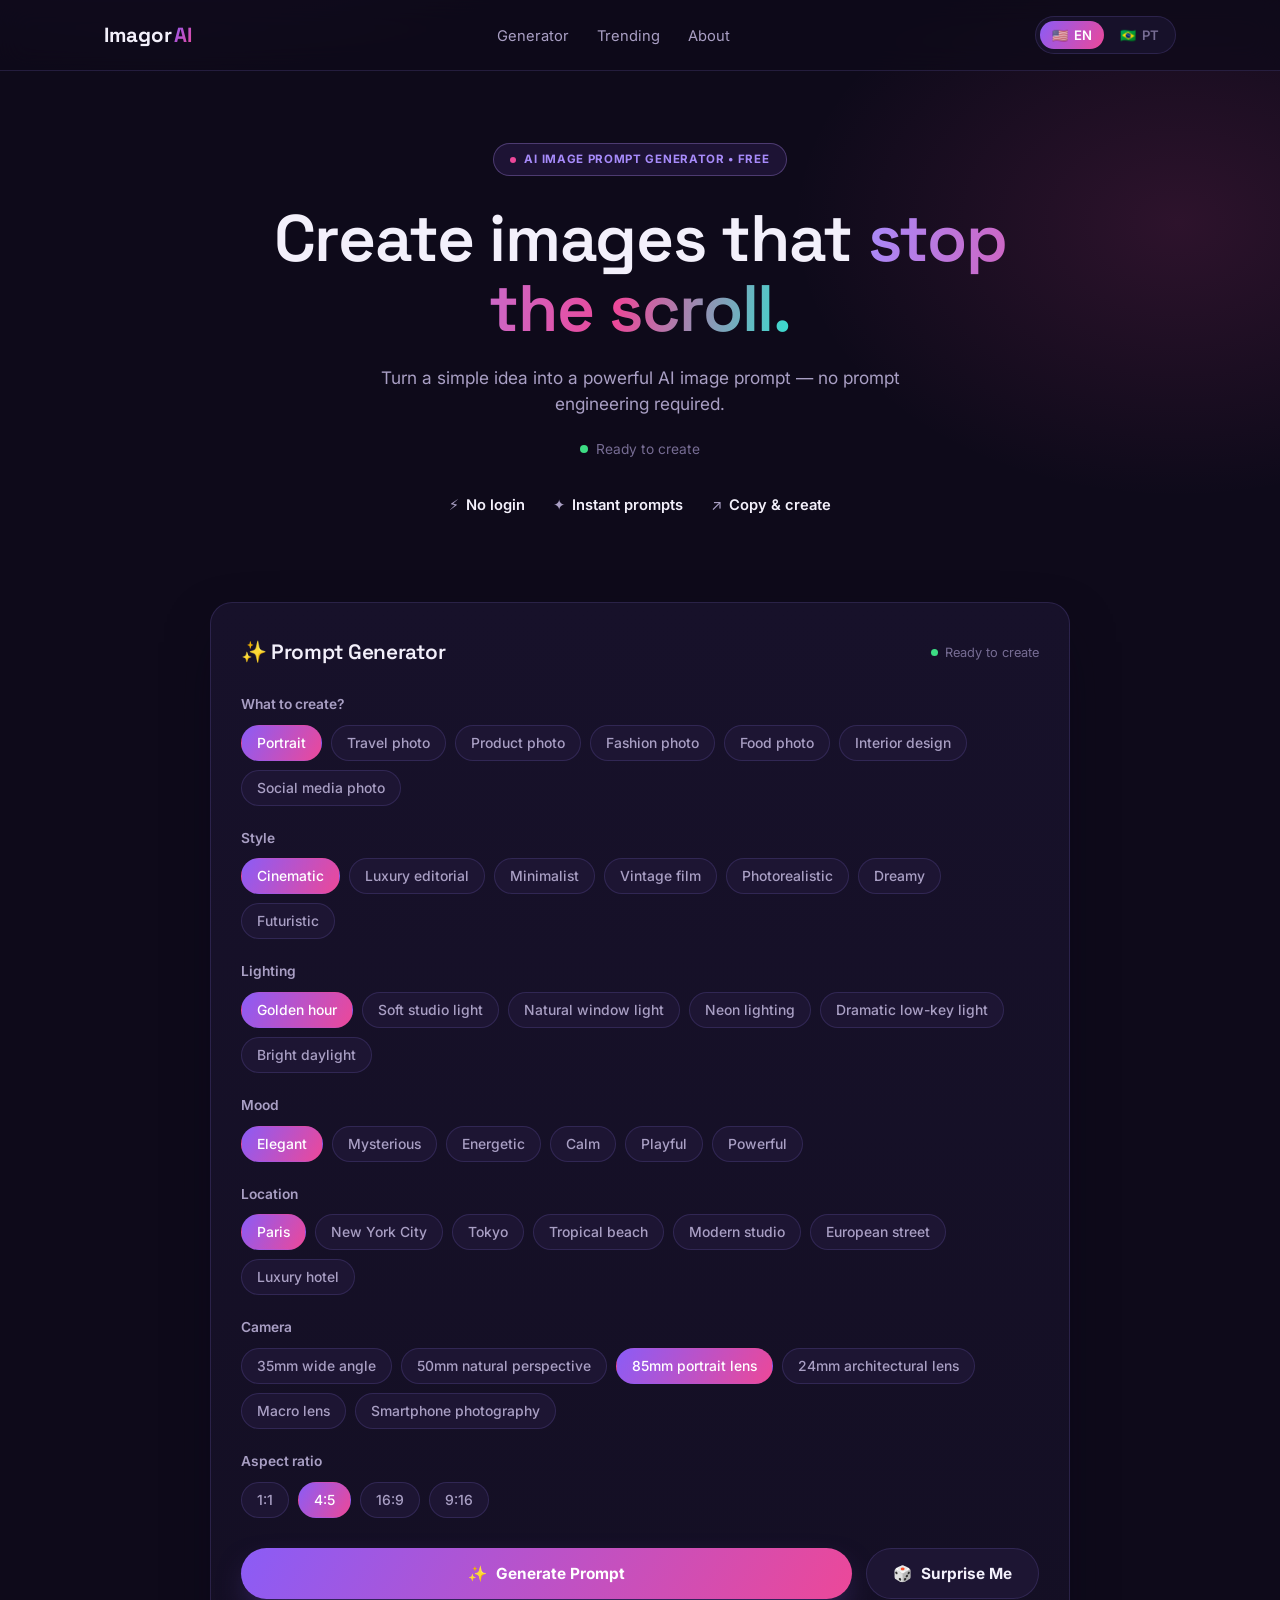
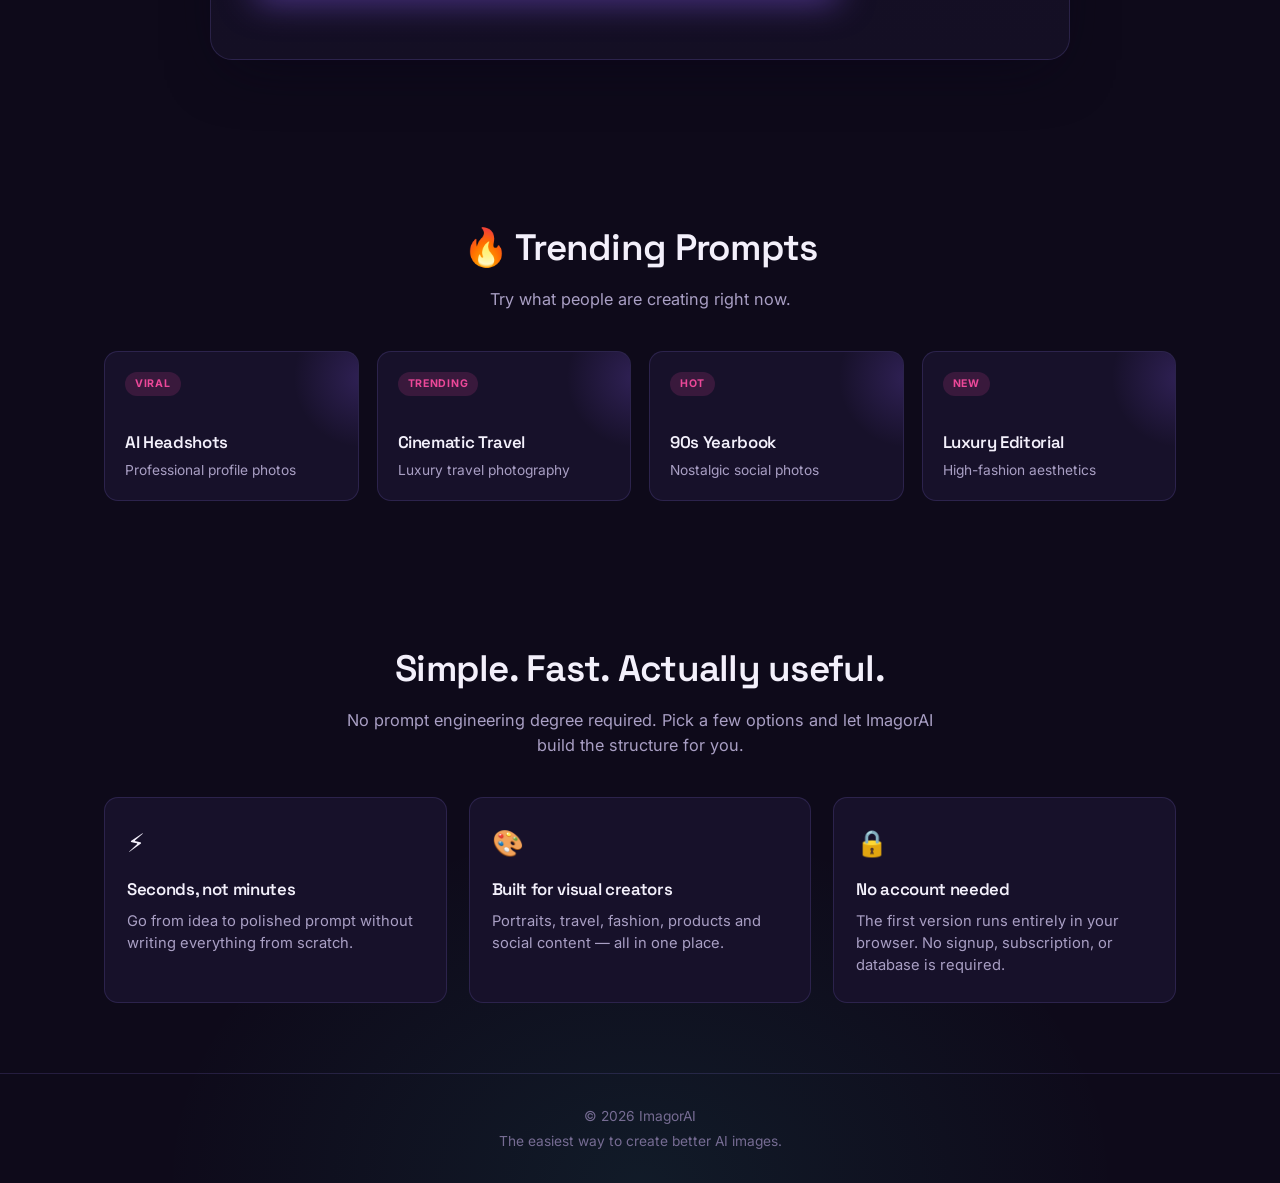
==== index.html @ 85c7b865 "Update index.html" ====
<!DOCTYPE html>
<html lang="en">
<head>
<meta charset="UTF-8">
<meta name="viewport" content="width=device-width, initial-scale=1.0">
<title id="doc-title">ImagorAI — Free AI Image Prompt Generator</title>
<meta id="doc-desc" name="description" content="Turn a simple idea into a powerful AI image prompt in seconds. No login, no prompt engineering — free bilingual AI image prompt generator.">
<link rel="preconnect" href="https://fonts.googleapis.com">
<link rel="preconnect" href="https://fonts.gstatic.com" crossorigin>
<link href="https://fonts.googleapis.com/css2?family=Space+Grotesk:wght@500;600;700&family=Inter:wght@400;500;600;700&display=swap" rel="stylesheet">
<style>
  :root{
    --bg: #0e0a1a;
    --bg-soft: #140f24;
    --surface: #17112a;
    --surface-2: #1d1533;
    --border: rgba(157, 130, 255, 0.16);
    --border-strong: rgba(190, 150, 255, 0.3);
    --text: #f3f0fb;
    --text-dim: #a99fc4;
    --text-faint: #766c93;
    --violet: #8b5cf6;
    --violet-2: #a78bfa;
    --pink: #ec4899;
    --cyan: #35e0d0;
    --green: #3ddc84;
    --grad-brand: linear-gradient(120deg, var(--violet) 0%, var(--pink) 100%);
    --grad-glow: radial-gradient(circle, rgba(139,92,246,0.35), transparent 70%);
    --radius-lg: 22px;
    --radius-md: 14px;
    --radius-sm: 10px;
    --shadow-card: 0 20px 60px -20px rgba(10, 6, 24, 0.7);
    --maxw: 1120px;
  }

  *{box-sizing:border-box; margin:0; padding:0;}
  html{scroll-behavior:smooth;}
  body{
    background:
      radial-gradient(900px 500px at 12% -8%, rgba(139,92,246,0.20), transparent 60%),
      radial-gradient(700px 500px at 92% 8%, rgba(236,72,153,0.14), transparent 55%),
      radial-gradient(800px 600px at 50% 100%, rgba(53,224,208,0.08), transparent 60%),
      var(--bg);
    color: var(--text);
    font-family: 'Inter', system-ui, sans-serif;
    line-height: 1.5;
    -webkit-font-smoothing: antialiased;
    min-height: 100vh;
  }
  h1, h2, h3, .display{
    font-family: 'Space Grotesk', 'Inter', sans-serif;
    letter-spacing: -0.02em;
    font-weight: 600;
  }
  img, svg{display:block; max-width:100%;}
  button{font-family:inherit; cursor:pointer;}
  a{color:inherit;}
  .wrap{max-width: var(--maxw); margin: 0 auto; padding: 0 24px;}
  :focus-visible{outline: 2px solid var(--cyan); outline-offset: 3px; border-radius: 6px;}

  /* ---------- NAV ---------- */
  .nav{
    position: sticky; top:0; z-index: 40;
    backdrop-filter: blur(14px);
    background: rgba(14, 10, 26, 0.72);
    border-bottom: 1px solid var(--border);
  }
  .nav-inner{
    max-width: var(--maxw); margin: 0 auto; padding: 16px 24px;
    display:flex; align-items:center; justify-content:space-between; gap: 20px;
  }
  .logo{
    font-family:'Space Grotesk', sans-serif; font-size: 1.28rem; font-weight: 700;
    display:flex; align-items:center; gap:2px;
  }
  .logo .ai{background: var(--grad-brand); -webkit-background-clip:text; background-clip:text; color:transparent;}
  .nav-links{display:flex; align-items:center; gap: 28px; list-style:none;}
  .nav-links a{
    font-size: 0.92rem; color: var(--text-dim); text-decoration:none; transition: color .15s ease;
  }
  .nav-links a:hover{color: var(--text);}
  .nav-right{display:flex; align-items:center; gap: 18px;}
  .lang-switch{
    display:flex; align-items:center; gap:4px;
    background: var(--surface); border:1px solid var(--border);
    border-radius: 999px; padding: 4px;
  }
  .lang-switch button{
    border:none; background:transparent; color: var(--text-faint);
    font-size:0.82rem; font-weight:600; padding: 6px 12px; border-radius:999px;
    transition: all .15s ease; display:flex; align-items:center; gap:6px;
  }
  .lang-switch button.active{background: var(--grad-brand); color:#fff;}
  .nav-cta-mobile{display:none;}

  /* ---------- HERO ---------- */
  .hero{padding: 72px 0 40px; text-align:center;}
  .badge{
    display:inline-flex; align-items:center; gap:8px;
    font-size: 0.72rem; font-weight:700; letter-spacing: 0.06em; text-transform:uppercase;
    color: var(--violet-2);
    background: rgba(139,92,246,0.12);
    border: 1px solid var(--border-strong);
    padding: 7px 16px; border-radius: 999px; margin-bottom: 28px;
  }
  .badge .dot{width:6px; height:6px; border-radius:50%; background: var(--pink);}
  .hero h1{
    font-size: clamp(2.3rem, 5.4vw, 4.1rem);
    line-height: 1.06;
    max-width: 780px; margin: 0 auto;
  }
  .hero h1 .grad{
    background: linear-gradient(100deg, var(--violet-2), var(--pink) 60%, var(--cyan));
    -webkit-background-clip:text; background-clip:text; color:transparent;
  }
  .hero p.sub{
    max-width: 560px; margin: 22px auto 0; color: var(--text-dim);
    font-size: 1.08rem;
  }
  .status-line{
    margin-top: 22px; display:flex; justify-content:center; align-items:center; gap:8px;
    font-size: 0.86rem; color: var(--text-faint);
  }
  .status-line .pulse{
    width:8px; height:8px; border-radius:50%; background: var(--green);
    box-shadow: 0 0 0 0 rgba(61,220,132,.6);
    animation: pulse 2.2s infinite;
  }
  @keyframes pulse{
    0%{box-shadow: 0 0 0 0 rgba(61,220,132,.55);}
    70%{box-shadow: 0 0 0 9px rgba(61,220,132,0);}
    100%{box-shadow: 0 0 0 0 rgba(61,220,132,0);}
  }
  .benefits{
    margin-top: 34px; display:flex; justify-content:center; flex-wrap:wrap; gap: 12px 28px;
  }
  .benefits span{font-size:0.92rem; color: var(--text-dim); display:flex; align-items:center; gap:7px;}
  .benefits b{color: var(--text); font-weight: 600;}

  /* ---------- GENERATOR ---------- */
  .generator-section{padding: 46px 0 90px;}
  .gen-card{
    max-width: 860px; margin: 0 auto;
    background: linear-gradient(180deg, var(--surface), var(--bg-soft));
    border: 1px solid var(--border);
    border-radius: var(--radius-lg);
    padding: 34px 30px 32px;
    box-shadow: var(--shadow-card);
    position: relative;
    overflow: hidden;
  }
  .gen-card::before{
    content:''; position:absolute; inset:-2px;
    background: conic-gradient(from 180deg, rgba(139,92,246,0.5), rgba(236,72,153,0.35), rgba(53,224,208,0.3), rgba(139,92,246,0.5));
    z-index:-1; border-radius: inherit; opacity: .5; filter: blur(22px);
  }
  .gen-head{
    display:flex; align-items:center; justify-content:space-between; margin-bottom: 26px; flex-wrap:wrap; gap: 10px;
  }
  .gen-head h2{font-size: 1.3rem;}
  .gen-status{
    font-size: 0.8rem; color: var(--text-faint); display:flex; align-items:center; gap:7px;
  }
  .gen-status .pulse{width:7px; height:7px; border-radius:50%; background: var(--green);}

  .field{margin-bottom: 22px;}
  .field:last-of-type{margin-bottom: 0;}
  .field-label{
    display:block; font-size: 0.86rem; font-weight: 600; color: var(--text-dim); margin-bottom: 10px;
  }
  .chip-row{display:flex; flex-wrap:wrap; gap: 9px;}
  .chip{
    border: 1px solid var(--border);
    background: var(--surface-2);
    color: var(--text-dim);
    padding: 9px 15px;
    border-radius: 999px;
    font-size: 0.87rem;
    font-weight: 500;
    transition: all .15s ease;
    white-space: nowrap;
  }
  .chip:hover{border-color: var(--border-strong); color: var(--text);}
  .chip.selected{
    background: var(--grad-brand);
    color: #fff;
    border-color: transparent;
  }

  .gen-actions{
    display:flex; gap: 14px; margin-top: 30px; flex-wrap:wrap;
  }
  .btn{
    border:none; border-radius: 999px; padding: 15px 26px;
    font-size: 0.96rem; font-weight: 700; display:inline-flex; align-items:center; gap:9px;
    transition: transform .15s ease, box-shadow .15s ease, filter .15s ease;
  }
  .btn-primary{
    background: var(--grad-brand); color:#fff; flex: 1 1 220px; justify-content:center;
    box-shadow: 0 14px 34px -12px rgba(139,92,246,0.55);
  }
  .btn-primary:hover{filter: brightness(1.08); transform: translateY(-1px);}
  .btn-secondary{
    background: var(--surface-2); color: var(--text); border: 1px solid var(--border);
  }
  .btn-secondary:hover{border-color: var(--border-strong);}

  .result{
    margin-top: 28px;
    opacity: 0; max-height: 0; overflow:hidden;
    transition: opacity .35s ease, max-height .45s ease;
  }
  .result.show{opacity:1; max-height: 600px;}
  .result-label{
    font-size: 0.74rem; font-weight:700; letter-spacing: 0.08em; text-transform:uppercase;
    color: var(--cyan); margin-bottom: 10px;
  }
  .result-box{
    background: #0b0817;
    border: 1px solid var(--border);
    border-radius: var(--radius-md);
    padding: 20px 22px;
    font-size: 0.98rem;
    color: var(--text);
    line-height: 1.65;
  }
  .copy-btn{
    margin-top: 14px;
    background: transparent; border: 1px solid var(--border-strong); color: var(--violet-2);
    padding: 11px 20px; border-radius: 999px; font-weight:600; font-size: 0.88rem;
    display:inline-flex; align-items:center; gap:8px; transition: all .15s ease;
  }
  .copy-btn:hover{background: rgba(139,92,246,0.12);}
  .copy-btn.copied{color: var(--green); border-color: rgba(61,220,132,0.5);}

  /* ---------- SECTIONS SHARED ---------- */
  section.block{padding: 70px 0;}
  .section-head{text-align:center; max-width: 620px; margin: 0 auto 40px;}
  .section-head h2{font-size: clamp(1.7rem, 3.4vw, 2.3rem);}
  .section-head p{color: var(--text-dim); margin-top: 12px; font-size: 1.02rem;}

  /* ---------- TRENDING ---------- */
  .trend-grid{
    display:grid; grid-template-columns: repeat(4, 1fr); gap: 18px;
  }
  .trend-card{
    background: var(--surface); border: 1px solid var(--border); border-radius: var(--radius-md);
    padding: 20px; position:relative; overflow:hidden; transition: border-color .2s ease, transform .2s ease;
    min-height: 150px; display:flex; flex-direction:column; justify-content:flex-end;
  }
  .trend-card::after{
    content:''; position:absolute; top:-30%; right:-30%; width: 140px; height:140px;
    background: var(--grad-glow); opacity:.6;
  }
  .trend-card:hover{border-color: var(--border-strong); transform: translateY(-3px);}
  .trend-tag{
    align-self:flex-start;
    font-size: 0.66rem; font-weight:700; letter-spacing:0.07em; text-transform:uppercase;
    padding: 4px 10px; border-radius: 999px; margin-bottom: auto;
    background: rgba(236,72,153,0.16); color: var(--pink);
  }
  .trend-card h3{font-size: 1.05rem; margin-top: 18px;}
  .trend-card p{font-size: 0.86rem; color: var(--text-dim); margin-top: 4px;}

  /* ---------- WHY ---------- */
  .feature-grid{display:grid; grid-template-columns: repeat(3, 1fr); gap: 22px;}
  .feature{
    background: var(--surface); border: 1px solid var(--border); border-radius: var(--radius-md);
    padding: 26px 22px;
  }
  .feature .icon{font-size: 1.6rem; margin-bottom: 14px;}
  .feature h3{font-size: 1.05rem; margin-bottom: 8px;}
  .feature p{color: var(--text-dim); font-size: 0.92rem;}

  /* ---------- FOOTER ---------- */
  footer{
    border-top: 1px solid var(--border);
    padding: 32px 0; text-align:center;
  }
  footer p{color: var(--text-faint); font-size: 0.86rem;}
  footer p.sub{margin-top: 4px;}

  /* ---------- RESPONSIVE ---------- */
  @media (max-width: 860px){
    .trend-grid{grid-template-columns: repeat(2, 1fr);}
    .feature-grid{grid-template-columns: 1fr;}
  }
  @media (max-width: 640px){
    .nav-links{display:none;}
    .hero{padding: 48px 0 28px;}
    .gen-card{padding: 26px 18px;}
    .trend-grid{grid-template-columns: 1fr 1fr; gap: 12px;}
    .btn-primary, .btn-secondary{flex: 1 1 100%;}
    .lang-switch button span.lbl{display:none;}
  }
</style>
</head>
<body>

<nav class="nav">
  <div class="nav-inner">
    <div class="logo">Imagor<span class="ai">AI</span></div>
    <ul class="nav-links">
      <li><a href="#generator" data-i18n="nav_generator">Generator</a></li>
      <li><a href="#trending" data-i18n="nav_trending">Trending</a></li>
      <li><a href="#about" data-i18n="nav_about">About</a></li>
    </ul>
    <div class="nav-right">
      <div class="lang-switch" role="group" aria-label="Language">
        <button type="button" data-lang="en" class="active">🇺🇸 <span class="lbl">EN</span></button>
        <button type="button" data-lang="pt">🇧🇷 <span class="lbl">PT</span></button>
      </div>
    </div>
  </div>
</nav>

<header class="hero">
  <div class="wrap">
    <span class="badge"><span class="dot"></span><span data-i18n="hero_badge">AI Image Prompt Generator • Free</span></span>
    <h1 data-i18n-html="hero_title">Create images that <span class="grad">stop the scroll.</span></h1>
    <p class="sub" data-i18n="hero_sub">Turn a simple idea into a powerful AI image prompt — no prompt engineering required.</p>
    <div class="status-line"><span class="pulse"></span><span data-i18n="hero_status">Ready to create</span></div>
    <div class="benefits">
      <span>⚡ <b data-i18n="benefit_1">No login</b></span>
      <span>✦ <b data-i18n="benefit_2">Instant prompts</b></span>
      <span>↗ <b data-i18n="benefit_3">Copy & create</b></span>
    </div>
  </div>
</header>

<section class="generator-section" id="generator">
  <div class="wrap">
    <div class="gen-card">
      <div class="gen-head">
        <h2>✨ <span data-i18n="gen_title">Prompt Generator</span></h2>
        <div class="gen-status"><span class="pulse"></span><span data-i18n="hero_status">Ready to create</span></div>
      </div>

      <div class="field">
        <span class="field-label" data-i18n="field_subject">What to create?</span>
        <div class="chip-row" data-field="subject"></div>
      </div>
      <div class="field">
        <span class="field-label" data-i18n="field_style">Style</span>
        <div class="chip-row" data-field="style"></div>
      </div>
      <div class="field">
        <span class="field-label" data-i18n="field_lighting">Lighting</span>
        <div class="chip-row" data-field="lighting"></div>
      </div>
      <div class="field">
        <span class="field-label" data-i18n="field_mood">Mood</span>
        <div class="chip-row" data-field="mood"></div>
      </div>
      <div class="field">
        <span class="field-label" data-i18n="field_location">Location</span>
        <div class="chip-row" data-field="location"></div>
      </div>
      <div class="field">
        <span class="field-label" data-i18n="field_camera">Camera</span>
        <div class="chip-row" data-field="camera"></div>
      </div>
      <div class="field">
        <span class="field-label" data-i18n="field_ratio">Aspect ratio</span>
        <div class="chip-row" data-field="ratio"></div>
      </div>

      <div class="gen-actions">
        <button class="btn btn-primary" id="generateBtn">✨ <span data-i18n="btn_generate">Generate Prompt</span></button>
        <button class="btn btn-secondary" id="surpriseBtn">🎲 <span data-i18n="btn_surprise">Surprise Me</span></button>
      </div>

      <div class="result" id="resultBlock">
        <div class="result-label" data-i18n="result_label">Your Prompt Is Ready</div>
        <div class="result-box" id="resultText"></div>
        <button class="copy-btn" id="copyBtn">📋 <span id="copyLabel" data-i18n="btn_copy">Copy Prompt</span></button>
      </div>
    </div>
  </div>
</section>

<section class="block" id="trending">
  <div class="wrap">
    <div class="section-head">
      <h2>🔥 <span data-i18n="trend_title">Trending Prompts</span></h2>
      <p data-i18n="trend_sub">Try what people are creating right now.</p>
    </div>
    <div class="trend-grid">
      <div class="trend-card">
        <span class="trend-tag" data-i18n="tag_viral">Viral</span>
        <h3 data-i18n="card1_title">AI Headshots</h3>
        <p data-i18n="card1_desc">Professional profile photos</p>
      </div>
      <div class="trend-card">
        <span class="trend-tag" data-i18n="tag_trending">Trending</span>
        <h3 data-i18n="card2_title">Cinematic Travel</h3>
        <p data-i18n="card2_desc">Luxury travel photography</p>
      </div>
      <div class="trend-card">
        <span class="trend-tag" data-i18n="tag_hot">Hot</span>
        <h3 data-i18n="card3_title">90s Yearbook</h3>
        <p data-i18n="card3_desc">Nostalgic social photos</p>
      </div>
      <div class="trend-card">
        <span class="trend-tag" data-i18n="tag_new">New</span>
        <h3 data-i18n="card4_title">Luxury Editorial</h3>
        <p data-i18n="card4_desc">High-fashion aesthetics</p>
      </div>
    </div>
  </div>
</section>

<section class="block" id="about">
  <div class="wrap">
    <div class="section-head">
      <h2 data-i18n="why_title">Simple. Fast. Actually useful.</h2>
      <p data-i18n="why_desc">No prompt engineering degree required. Pick a few options and let ImagorAI build the structure for you.</p>
    </div>
    <div class="feature-grid">
      <div class="feature">
        <div class="icon">⚡</div>
        <h3 data-i18n="feat1_title">Seconds, not minutes</h3>
        <p data-i18n="feat1_desc">Go from idea to polished prompt without writing everything from scratch.</p>
      </div>
      <div class="feature">
        <div class="icon">🎨</div>
        <h3 data-i18n="feat2_title">Built for visual creators</h3>
        <p data-i18n="feat2_desc">Portraits, travel, fashion, products and social content — all in one place.</p>
      </div>
      <div class="feature">
        <div class="icon">🔒</div>
        <h3 data-i18n="feat3_title">No account needed</h3>
        <p data-i18n="feat3_desc">The first version runs entirely in your browser. No signup, subscription, or database is required.</p>
      </div>
    </div>
  </div>
</section>

<footer>
  <div class="wrap">
    <p>© 2026 ImagorAI</p>
    <p class="sub" data-i18n="footer_tag">The easiest way to create better AI images.</p>
  </div>
</footer>

<script src="app.js"></script>
</body>
</html>
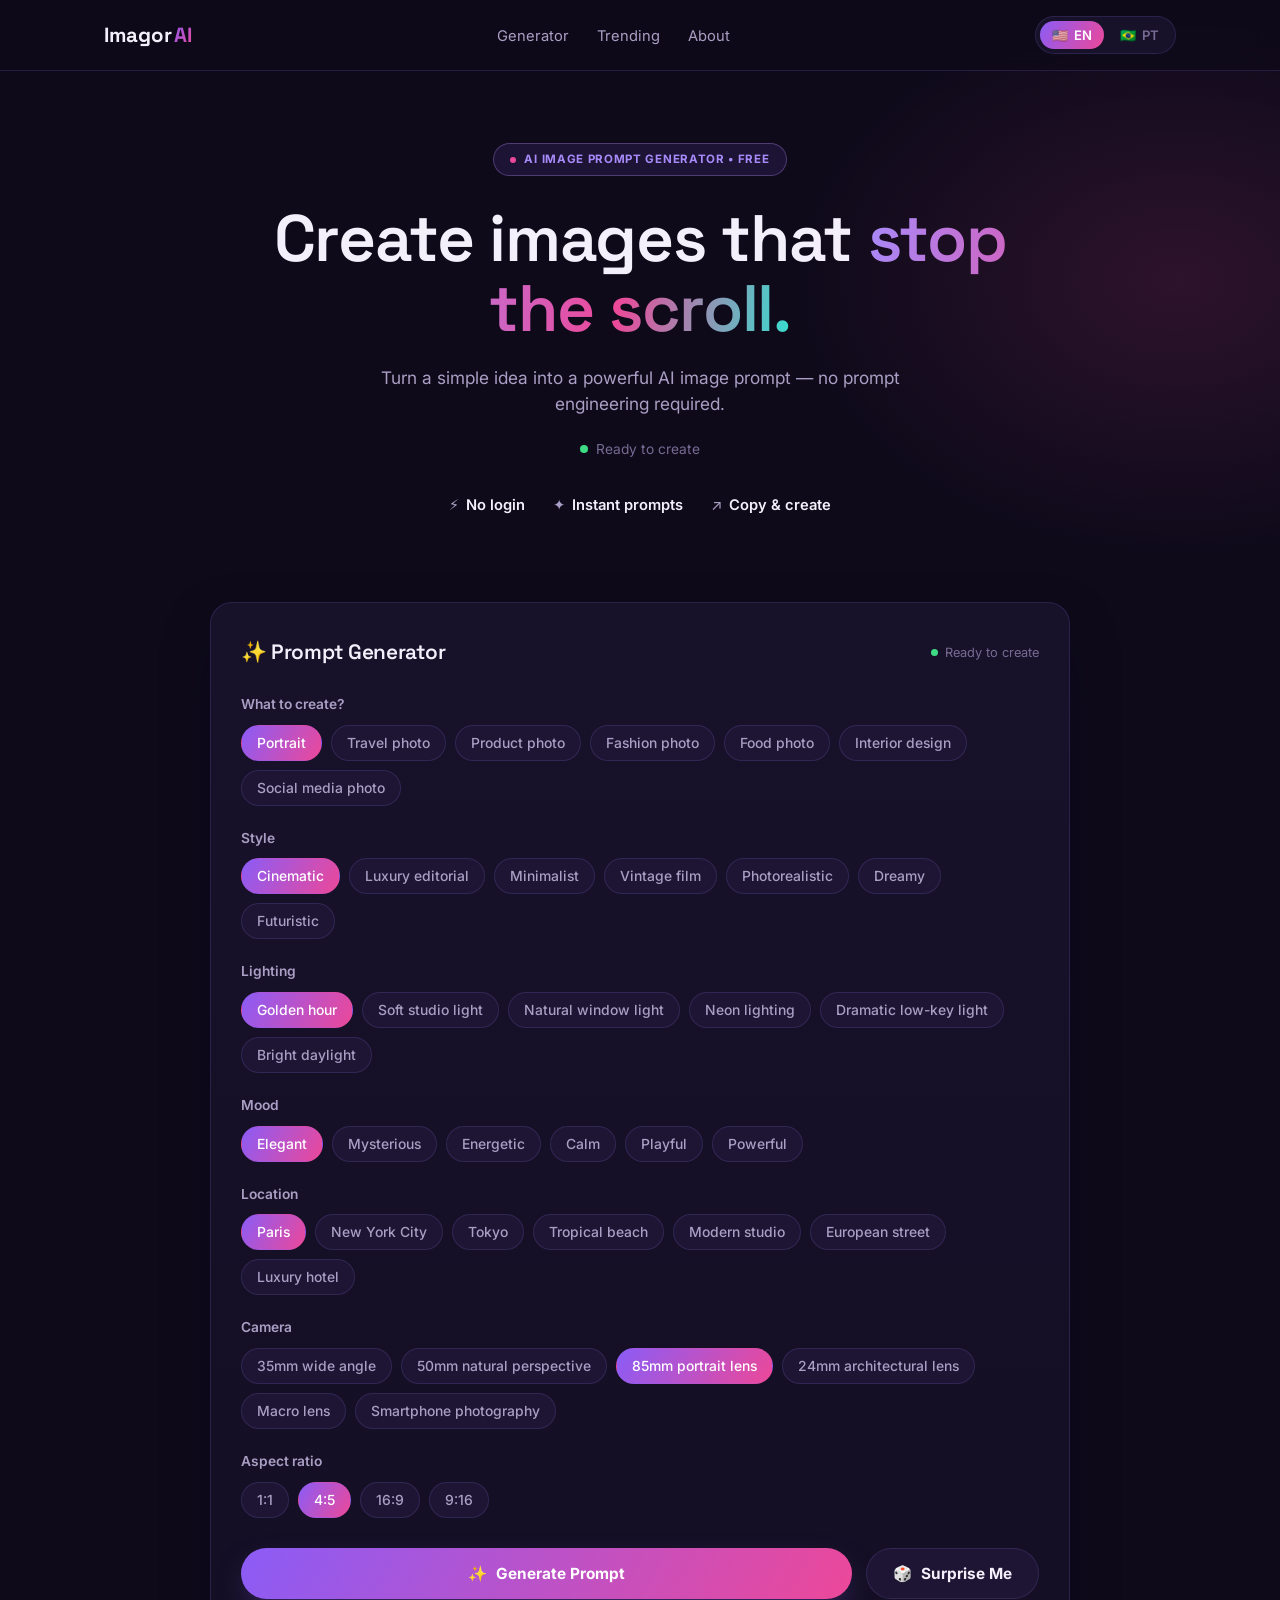
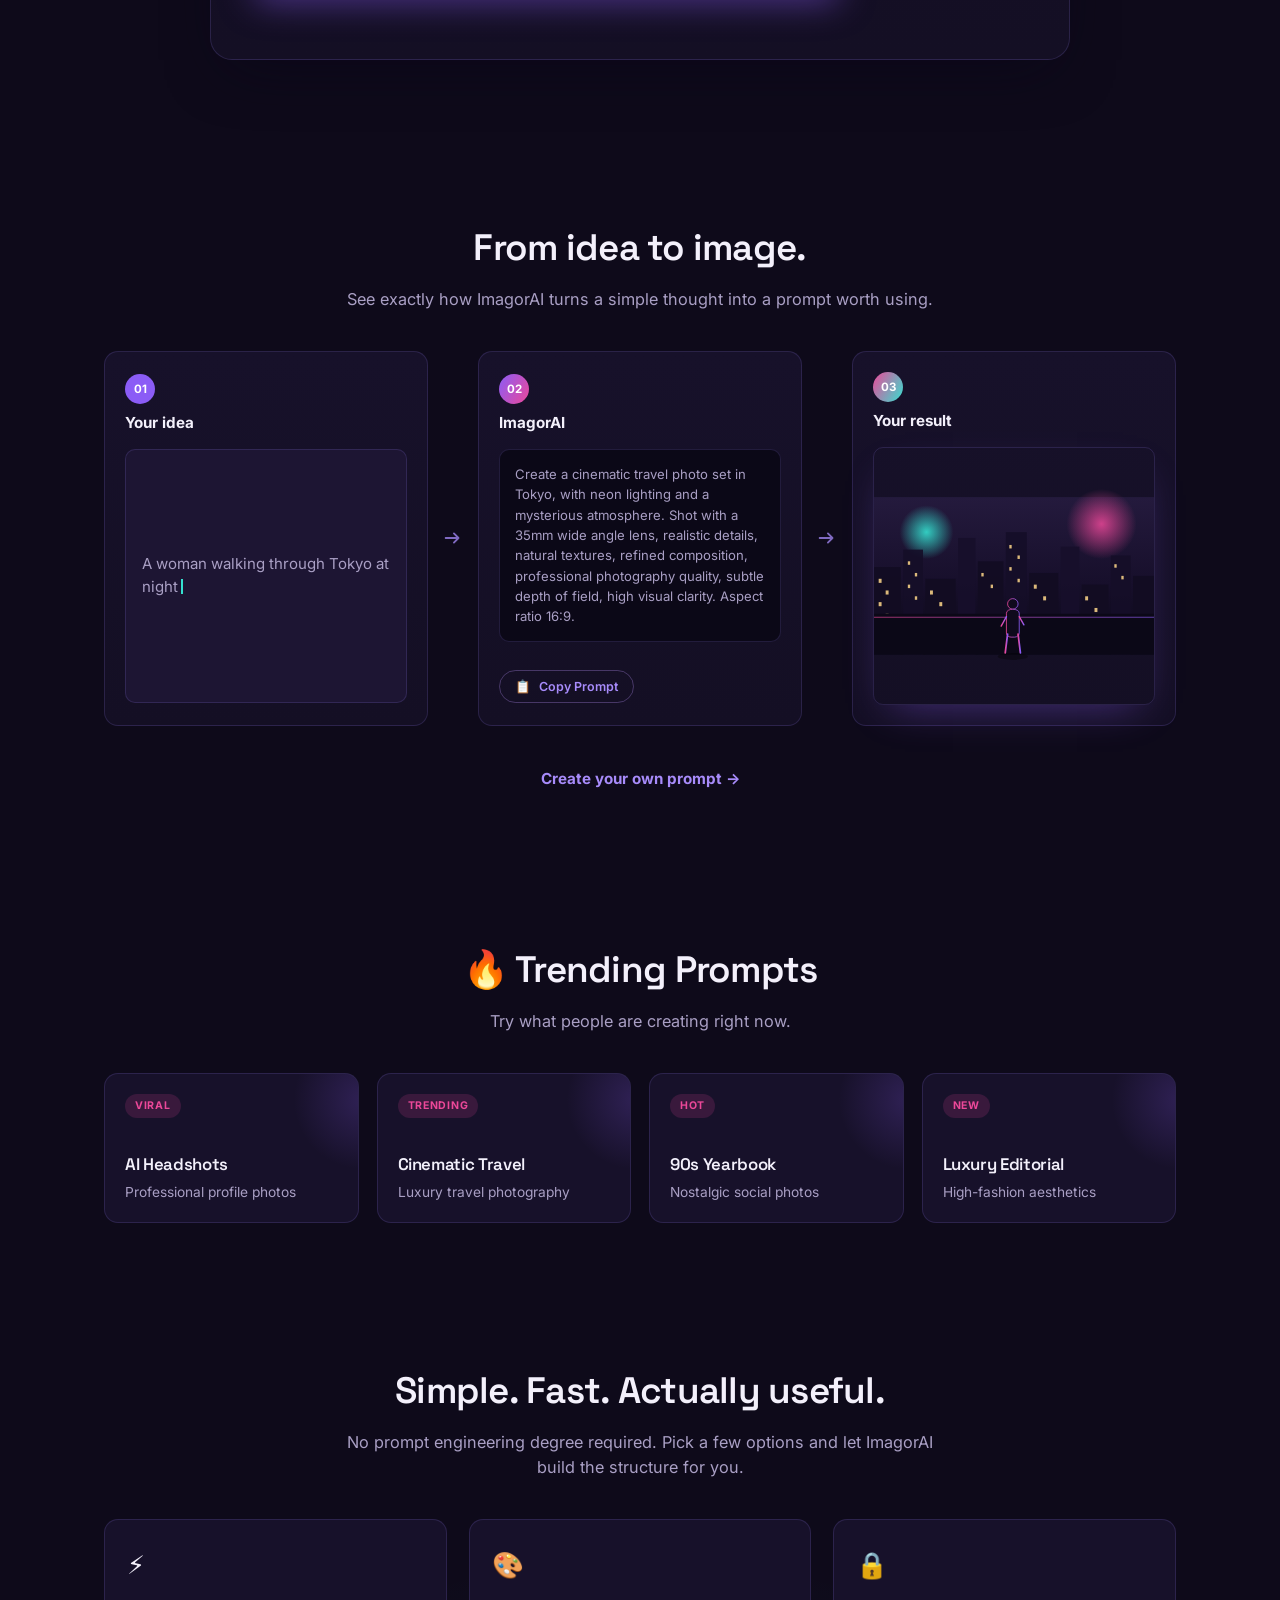
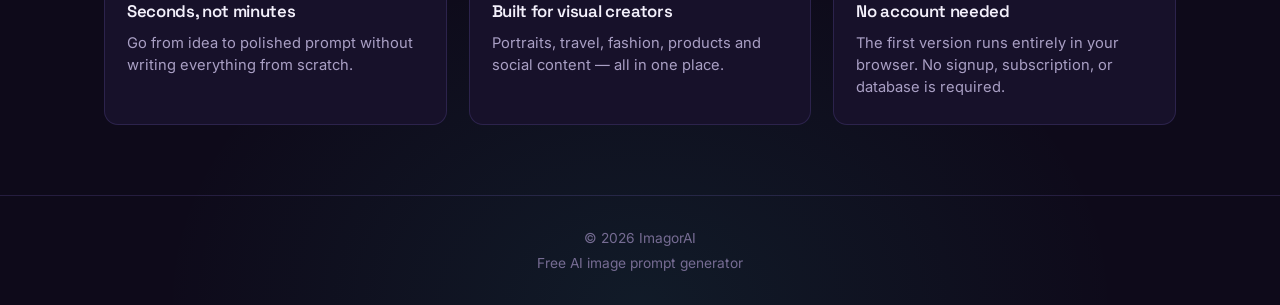
==== commit 80217cf5: "Add files via upload" ====
--- a/index.html
+++ b/index.html
@@ -239,6 +239,106 @@
   .section-head h2{font-size: clamp(1.7rem, 3.4vw, 2.3rem);}
   .section-head p{color: var(--text-dim); margin-top: 12px; font-size: 1.02rem;}
 
+  /* ---------- HOW IT WORKS ---------- */
+  .how-section{padding-top: 20px;}
+  .flow{
+    display:grid;
+    grid-template-columns: 1fr auto 1fr auto 1fr;
+    align-items:stretch;
+    gap: 14px;
+    margin-top: 8px;
+  }
+  .flow-arrow{
+    display:flex; align-items:center; justify-content:center;
+    color: var(--violet-2);
+    opacity: 0.75;
+  }
+  .flow-card{
+    background: linear-gradient(180deg, var(--surface), var(--bg-soft));
+    border: 1px solid var(--border);
+    border-radius: var(--radius-md);
+    padding: 22px 20px;
+    display:flex; flex-direction:column; gap: 14px;
+    position: relative;
+    opacity: 0; transform: translateY(20px);
+    transition: opacity .55s ease, transform .55s ease;
+  }
+  .flow-card.in-view{opacity:1; transform: translateY(0);}
+  .flow-num{
+    display:inline-flex; align-items:center; justify-content:center;
+    width: 30px; height: 30px; border-radius: 50%;
+    font-size: 0.72rem; font-weight:700;
+    color:#fff;
+  }
+  .flow-num.n1{background: var(--violet);}
+  .flow-num.n2{background: var(--grad-brand);}
+  .flow-num.n3{background: linear-gradient(120deg, var(--pink), var(--cyan));}
+  .flow-label{
+    font-size: 0.95rem; font-weight:700; color: var(--text);
+    margin-top: -6px;
+  }
+  .idea-box{
+    background: var(--surface-2);
+    border: 1px solid var(--border);
+    border-radius: var(--radius-sm);
+    padding: 16px 16px;
+    font-size: 0.94rem;
+    color: var(--text-dim);
+    flex: 1;
+    display:flex; align-items:center;
+  }
+  .idea-cursor-wrap{display:inline;}
+  .caret{
+    display:inline-block; width: 2px; height: 1em; margin-left: 3px;
+    background: var(--cyan); vertical-align: -0.15em;
+    animation: blink 1.1s step-end infinite;
+  }
+  @keyframes blink{ 50%{ opacity: 0; } }
+  .prompt-mini-box{
+    background: #0b0817;
+    border: 1px solid var(--border);
+    border-radius: var(--radius-sm);
+    padding: 14px 15px;
+    font-size: 0.82rem;
+    color: var(--text-dim);
+    line-height: 1.55;
+    flex: 1;
+  }
+  .copy-btn-sm{
+    align-self: flex-start;
+    padding: 8px 15px;
+    font-size: 0.78rem;
+  }
+  .result-card{padding: 20px;}
+  .result-image{
+    flex: 1; border-radius: var(--radius-sm); overflow:hidden;
+    border: 1px solid var(--border);
+    aspect-ratio: 16 / 9;
+    box-shadow: 0 16px 40px -18px rgba(139,92,246,0.45);
+  }
+  .result-image svg{width:100%; height:100%; display:block;}
+  .flow-cta-wrap{text-align:center; margin-top: 32px;}
+  .flow-cta{
+    display:inline-flex; align-items:center; gap:8px;
+    font-size: 0.95rem; font-weight:700;
+    color: var(--violet-2);
+    text-decoration:none;
+    padding: 10px 6px;
+    border-bottom: 1px solid transparent;
+    transition: border-color .15s ease, color .15s ease;
+  }
+  .flow-cta:hover{color: var(--text); border-color: var(--border-strong);}
+
+  @media (max-width: 760px){
+    .flow{grid-template-columns: 1fr;}
+    .flow-arrow{transform: rotate(90deg); margin: -4px 0;}
+  }
+
+  @media (prefers-reduced-motion: reduce){
+    .flow-card{transition: none; opacity:1; transform:none;}
+    .caret{animation: none;}
+  }
+
   /* ---------- TRENDING ---------- */
   .trend-grid{
     display:grid; grid-template-columns: repeat(4, 1fr); gap: 18px;
@@ -379,6 +479,112 @@
   </div>
 </section>
 
+<section class="block how-section" id="how-it-works">
+  <div class="wrap">
+    <div class="section-head">
+      <h2 data-i18n="how_title">From idea to image.</h2>
+      <p data-i18n="how_sub">See exactly how ImagorAI turns a simple thought into a prompt worth using.</p>
+    </div>
+
+    <div class="flow">
+      <div class="flow-card reveal" style="transition-delay:0ms">
+        <span class="flow-num n1">01</span>
+        <span class="flow-label" data-i18n="how_step1_label">Your idea</span>
+        <div class="idea-box">
+          <span class="idea-cursor-wrap"><span data-i18n="how_step1_example">A woman walking through Tokyo at night</span><span class="caret"></span></span>
+        </div>
+      </div>
+
+      <div class="flow-arrow" aria-hidden="true">
+        <svg viewBox="0 0 24 24" width="22" height="22"><path d="M4 12h14m0 0-5-5m5 5-5 5" fill="none" stroke="currentColor" stroke-width="2" stroke-linecap="round" stroke-linejoin="round"/></svg>
+      </div>
+
+      <div class="flow-card reveal" style="transition-delay:120ms">
+        <span class="flow-num n2">02</span>
+        <span class="flow-label" data-i18n="how_step2_label">ImagorAI</span>
+        <div class="prompt-mini-box" id="howPromptText" data-i18n="how_step2_prompt">Create a cinematic travel photo set in Tokyo, with neon lighting and a mysterious atmosphere. Shot with a 35mm wide angle lens, realistic details, natural textures, refined composition, professional photography quality, subtle depth of field, high visual clarity. Aspect ratio 16:9.</div>
+        <button class="copy-btn copy-btn-sm" id="howCopyBtn">📋 <span id="howCopyLabel" data-i18n="btn_copy">Copy Prompt</span></button>
+      </div>
+
+      <div class="flow-arrow" aria-hidden="true">
+        <svg viewBox="0 0 24 24" width="22" height="22"><path d="M4 12h14m0 0-5-5m5 5-5 5" fill="none" stroke="currentColor" stroke-width="2" stroke-linecap="round" stroke-linejoin="round"/></svg>
+      </div>
+
+      <div class="flow-card result-card reveal" style="transition-delay:240ms">
+        <span class="flow-num n3">03</span>
+        <span class="flow-label" data-i18n="how_step3_label">Your result</span>
+        <div class="result-image">
+          <svg viewBox="0 0 480 270" xmlns="http://www.w3.org/2000/svg" role="img" aria-label="Example AI-generated image of a woman walking through Tokyo at night">
+            <defs>
+              <linearGradient id="skyGrad" x1="0" y1="0" x2="0" y2="1">
+                <stop offset="0%" stop-color="#241a3d"/>
+                <stop offset="55%" stop-color="#170f2b"/>
+                <stop offset="100%" stop-color="#0b0817"/>
+              </linearGradient>
+              <linearGradient id="glowGrad" x1="0" y1="0" x2="1" y2="0">
+                <stop offset="0%" stop-color="#ec4899"/>
+                <stop offset="100%" stop-color="#8b5cf6"/>
+              </linearGradient>
+              <radialGradient id="signGlow" cx="50%" cy="50%" r="50%">
+                <stop offset="0%" stop-color="#35e0d0" stop-opacity="0.9"/>
+                <stop offset="100%" stop-color="#35e0d0" stop-opacity="0"/>
+              </radialGradient>
+              <radialGradient id="pinkGlow" cx="50%" cy="50%" r="50%">
+                <stop offset="0%" stop-color="#ec4899" stop-opacity="0.85"/>
+                <stop offset="100%" stop-color="#ec4899" stop-opacity="0"/>
+              </radialGradient>
+            </defs>
+            <rect width="480" height="270" fill="url(#skyGrad)"/>
+            <circle cx="390" cy="46" r="60" fill="url(#pinkGlow)"/>
+            <circle cx="90" cy="60" r="46" fill="url(#signGlow)"/>
+            <g opacity="0.9">
+              <rect x="0" y="120" width="46" height="150" fill="#120c22"/>
+              <rect x="50" y="90" width="34" height="180" fill="#150e28"/>
+              <rect x="88" y="140" width="52" height="130" fill="#120c22"/>
+              <rect x="144" y="70" width="30" height="200" fill="#170f2b"/>
+              <rect x="178" y="110" width="44" height="160" fill="#120c22"/>
+              <rect x="226" y="60" width="36" height="210" fill="#150e28"/>
+              <rect x="266" y="130" width="50" height="140" fill="#120c22"/>
+              <rect x="320" y="85" width="32" height="185" fill="#170f2b"/>
+              <rect x="356" y="150" width="46" height="120" fill="#120c22"/>
+              <rect x="406" y="100" width="34" height="170" fill="#150e28"/>
+              <rect x="444" y="135" width="36" height="135" fill="#120c22"/>
+            </g>
+            <g fill="#ffd88a" opacity="0.85">
+              <rect x="8" y="140" width="5" height="7"/><rect x="20" y="160" width="5" height="7"/>
+              <rect x="8" y="180" width="5" height="7"/><rect x="20" y="200" width="5" height="7"/>
+              <rect x="58" y="110" width="4" height="6"/><rect x="70" y="130" width="4" height="6"/>
+              <rect x="58" y="150" width="4" height="6"/><rect x="70" y="170" width="4" height="6"/>
+              <rect x="96" y="160" width="5" height="7"/><rect x="112" y="180" width="5" height="7"/>
+              <rect x="184" y="130" width="4" height="6"/><rect x="200" y="150" width="4" height="6"/>
+              <rect x="232" y="82" width="4" height="6"/><rect x="246" y="100" width="4" height="6"/>
+              <rect x="232" y="120" width="4" height="6"/><rect x="246" y="140" width="4" height="6"/>
+              <rect x="274" y="150" width="5" height="7"/><rect x="290" y="170" width="5" height="7"/>
+              <rect x="362" y="170" width="5" height="7"/><rect x="378" y="190" width="5" height="7"/>
+              <rect x="412" y="115" width="4" height="6"/><rect x="424" y="135" width="4" height="6"/>
+            </g>
+            <rect x="0" y="200" width="480" height="70" fill="#0b0817"/>
+            <rect x="0" y="205" width="480" height="2" fill="url(#glowGrad)" opacity="0.55"/>
+            <g transform="translate(238,175)">
+              <ellipse cx="0" cy="98" rx="26" ry="6" fill="#000" opacity="0.35"/>
+              <circle cx="0" cy="8" r="9" fill="#0f0a1d" stroke="url(#glowGrad)" stroke-width="1.4"/>
+              <path d="M-11 24c0-9 22-9 22 0v34c0 4-4 7-8 7h-6c-4 0-8-3-8-7z" fill="#0f0a1d" stroke="url(#glowGrad)" stroke-width="1.4"/>
+              <path d="M-9 60 -13 92" stroke="url(#glowGrad)" stroke-width="3" stroke-linecap="round"/>
+              <path d="M9 60 13 92" stroke="url(#glowGrad)" stroke-width="3" stroke-linecap="round"/>
+              <path d="M-11 30 -20 46" stroke="url(#glowGrad)" stroke-width="2.4" stroke-linecap="round"/>
+              <path d="M11 30 19 44" stroke="url(#glowGrad)" stroke-width="2.4" stroke-linecap="round"/>
+            </g>
+          </svg>
+        </div>
+      </div>
+    </div>
+
+    <div class="flow-cta-wrap">
+      <a href="#generator" class="flow-cta" data-i18n="how_cta">Create your own prompt →</a>
+    </div>
+  </div>
+</section>
+
 <section class="block" id="trending">
   <div class="wrap">
     <div class="section-head">
@@ -439,7 +645,7 @@
 <footer>
   <div class="wrap">
     <p>© 2026 ImagorAI</p>
-    <p class="sub" data-i18n="footer_tag">The easiest way to create better AI images.</p>
+    <p class="sub" data-i18n="footer_tag">Free AI image prompt generator</p>
   </div>
 </footer>
 
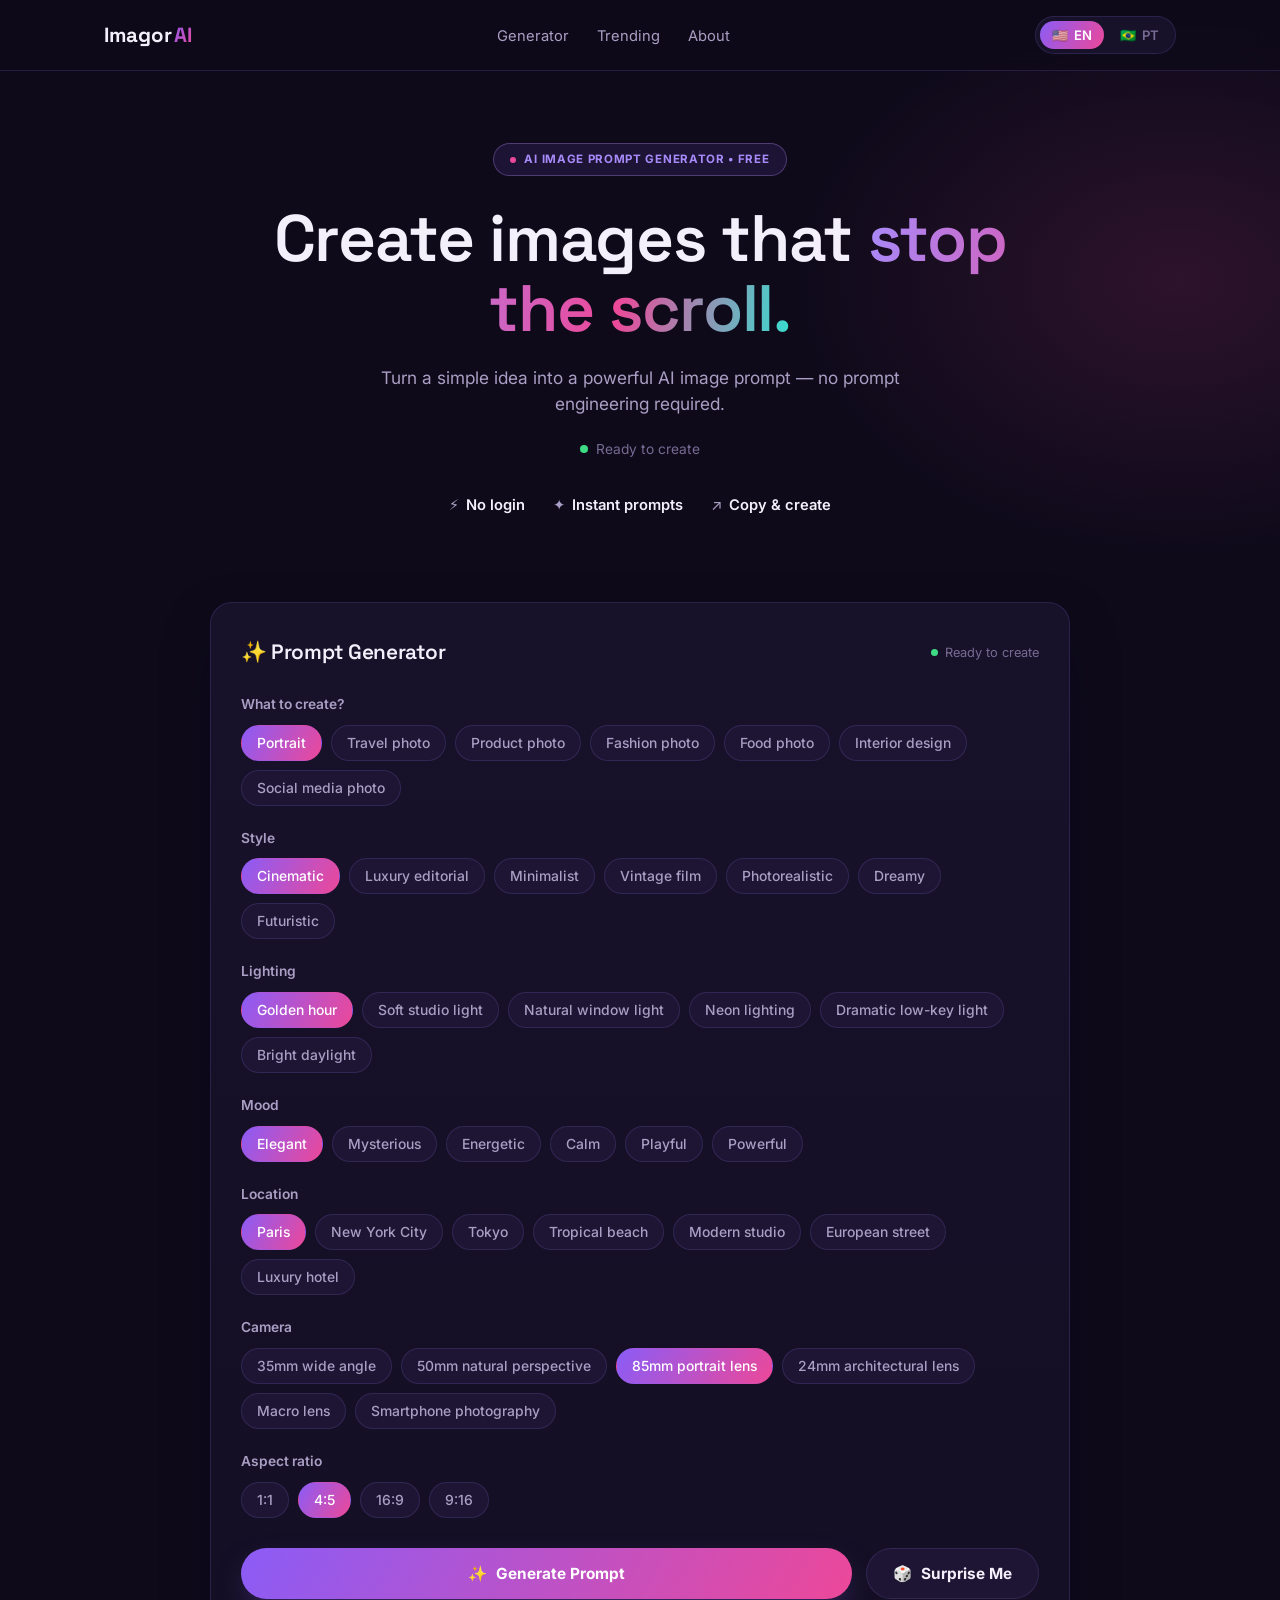
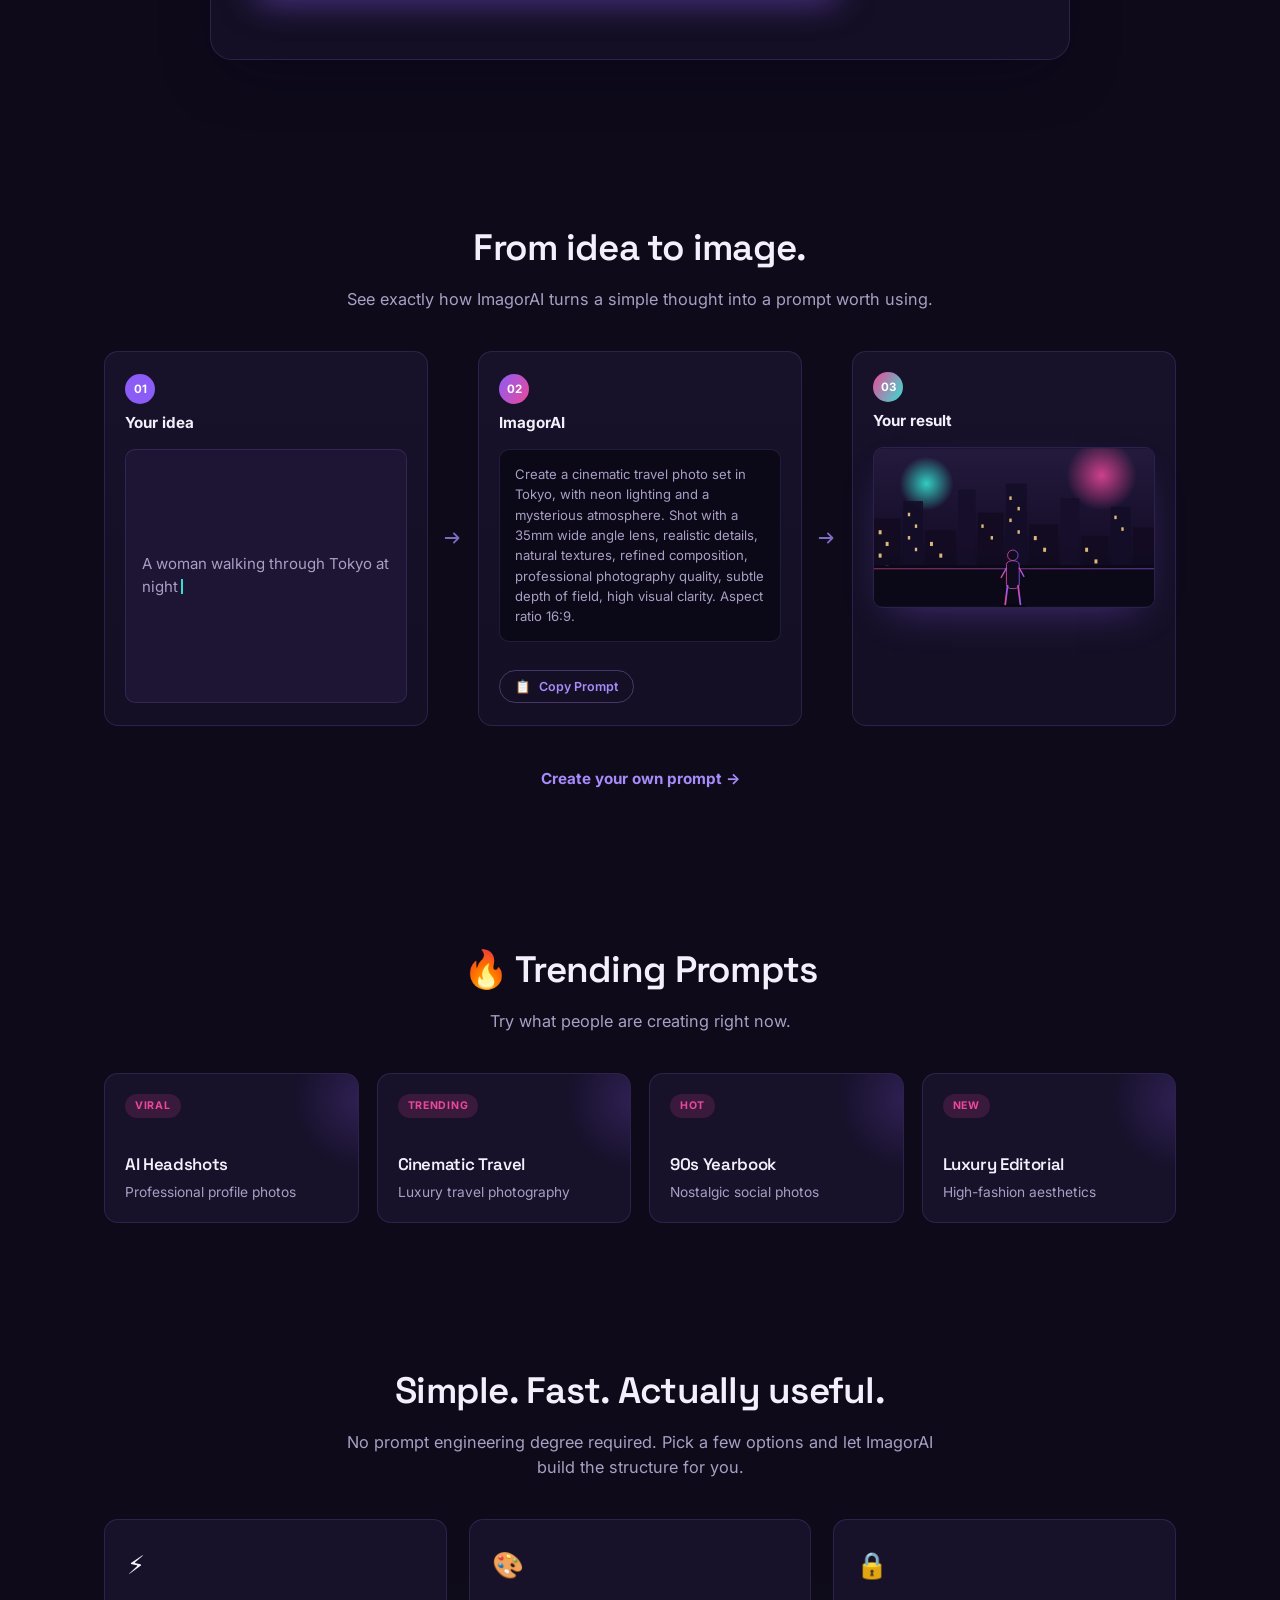
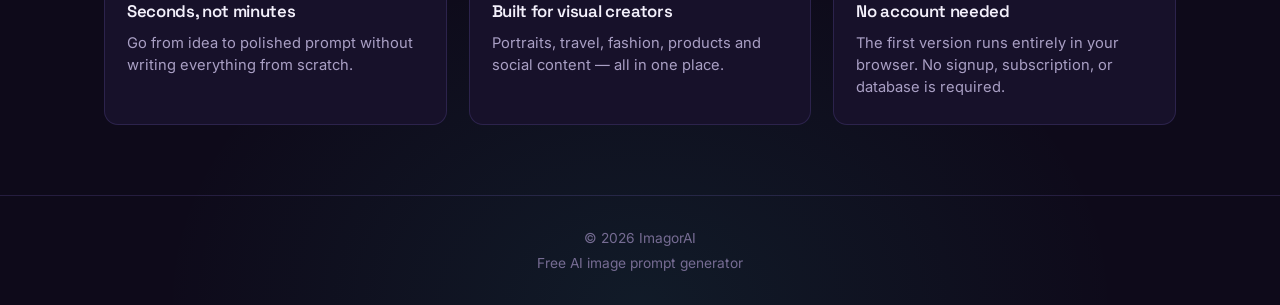
==== commit 196b9cdf: "Add files via upload" ====
--- a/index.html
+++ b/index.html
@@ -311,12 +311,19 @@
   }
   .result-card{padding: 20px;}
   .result-image{
-    flex: 1; border-radius: var(--radius-sm); overflow:hidden;
+    position: relative;
+    width: 100%;
+    padding-bottom: 56.25%; /* 16:9, works in every browser without relying on aspect-ratio */
+    height: 0;
+    border-radius: var(--radius-sm);
+    overflow: hidden;
     border: 1px solid var(--border);
-    aspect-ratio: 16 / 9;
     box-shadow: 0 16px 40px -18px rgba(139,92,246,0.45);
   }
-  .result-image svg{width:100%; height:100%; display:block;}
+  .result-image svg{
+    position: absolute; inset: 0;
+    width: 100%; height: 100%; display:block;
+  }
   .flow-cta-wrap{text-align:center; margin-top: 32px;}
   .flow-cta{
     display:inline-flex; align-items:center; gap:8px;
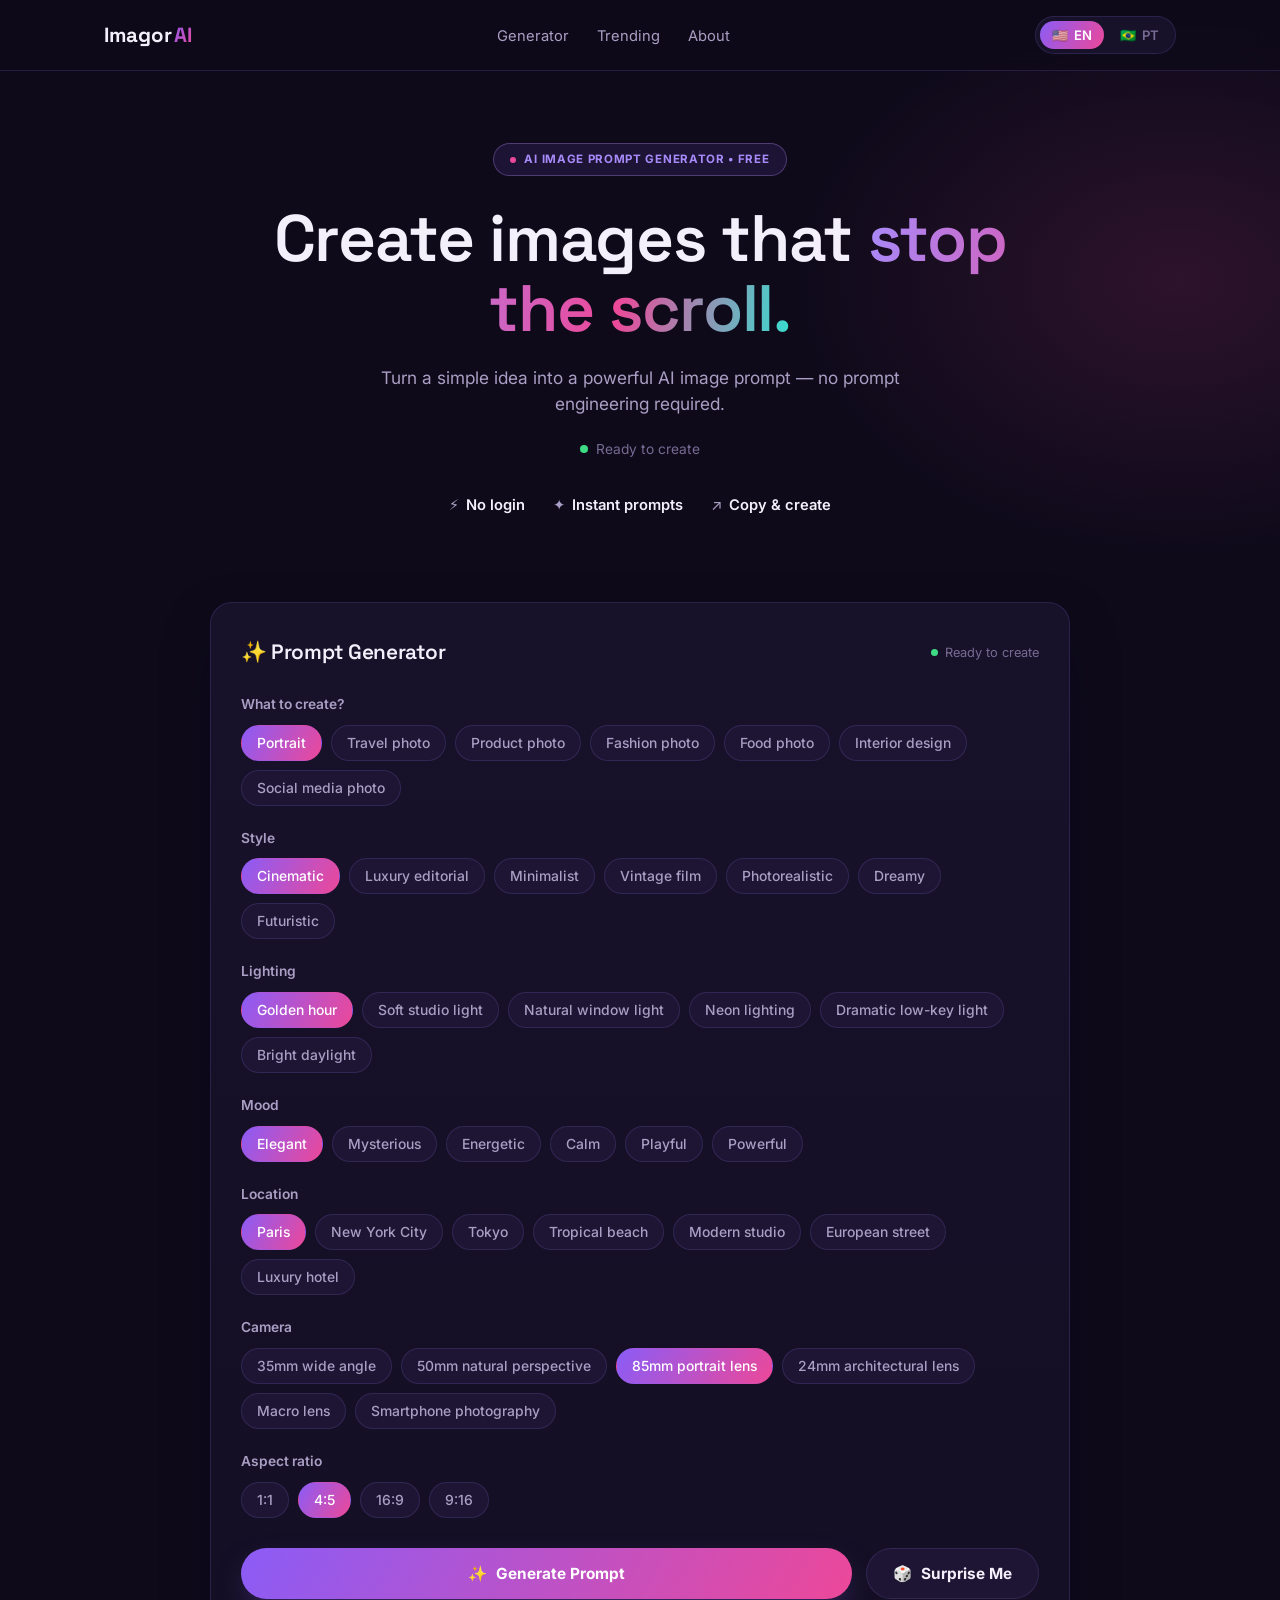
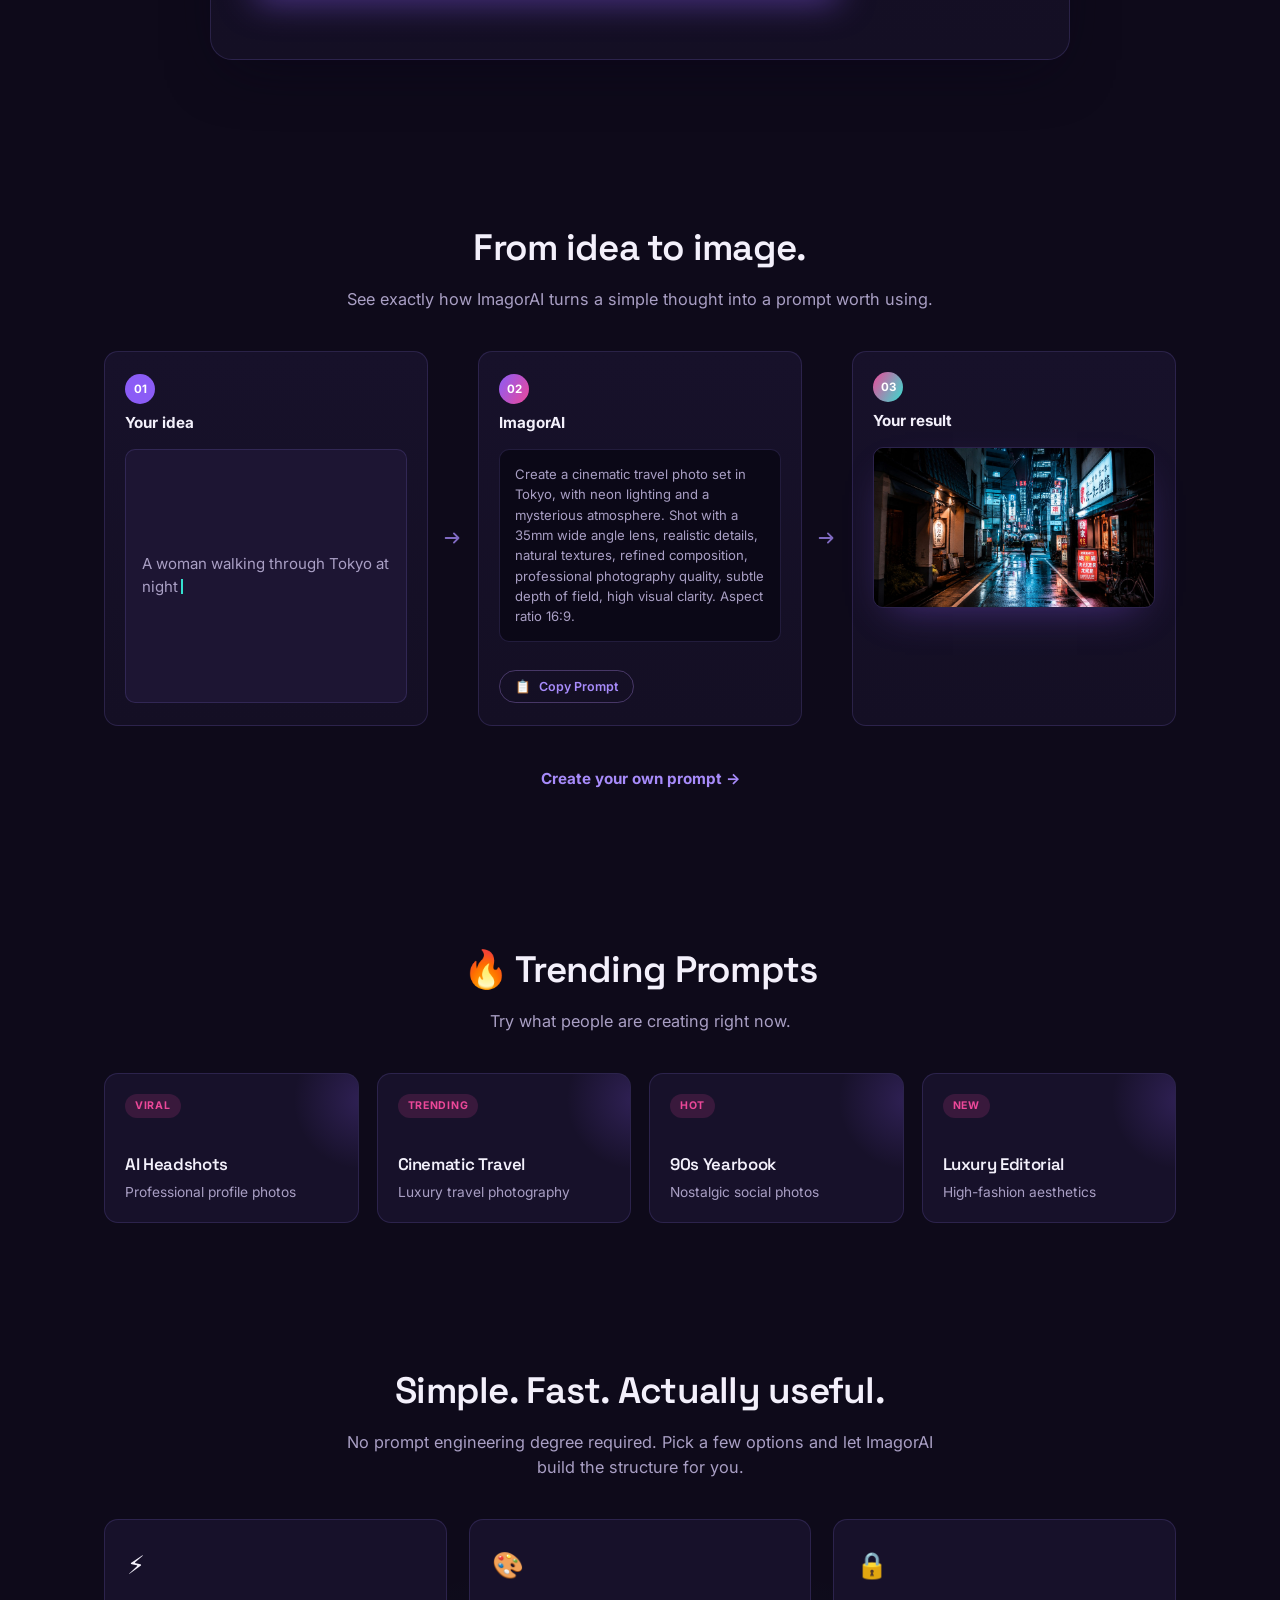
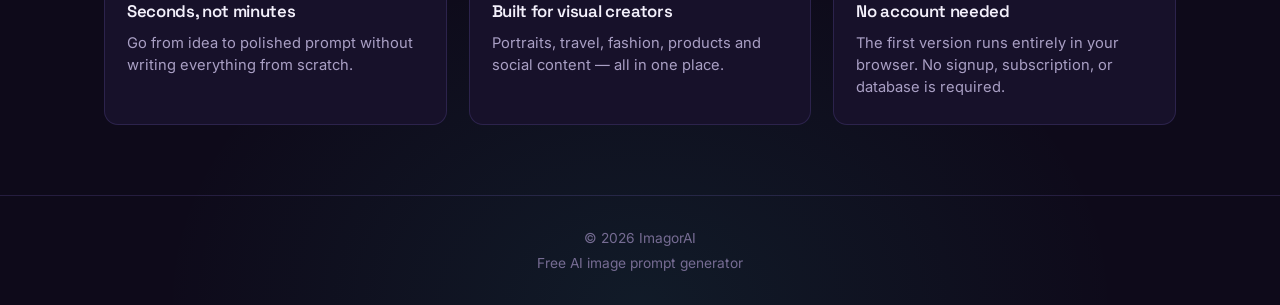
==== commit e409a02d: "Add files via upload" ====
--- a/index.html
+++ b/index.html
@@ -320,9 +320,10 @@
     border: 1px solid var(--border);
     box-shadow: 0 16px 40px -18px rgba(139,92,246,0.45);
   }
-  .result-image svg{
+  .result-image img{
     position: absolute; inset: 0;
     width: 100%; height: 100%; display:block;
+    object-fit: cover;
   }
   .flow-cta-wrap{text-align:center; margin-top: 32px;}
   .flow-cta{
@@ -521,67 +522,7 @@
         <span class="flow-num n3">03</span>
         <span class="flow-label" data-i18n="how_step3_label">Your result</span>
         <div class="result-image">
-          <svg viewBox="0 0 480 270" xmlns="http://www.w3.org/2000/svg" role="img" aria-label="Example AI-generated image of a woman walking through Tokyo at night">
-            <defs>
-              <linearGradient id="skyGrad" x1="0" y1="0" x2="0" y2="1">
-                <stop offset="0%" stop-color="#241a3d"/>
-                <stop offset="55%" stop-color="#170f2b"/>
-                <stop offset="100%" stop-color="#0b0817"/>
-              </linearGradient>
-              <linearGradient id="glowGrad" x1="0" y1="0" x2="1" y2="0">
-                <stop offset="0%" stop-color="#ec4899"/>
-                <stop offset="100%" stop-color="#8b5cf6"/>
-              </linearGradient>
-              <radialGradient id="signGlow" cx="50%" cy="50%" r="50%">
-                <stop offset="0%" stop-color="#35e0d0" stop-opacity="0.9"/>
-                <stop offset="100%" stop-color="#35e0d0" stop-opacity="0"/>
-              </radialGradient>
-              <radialGradient id="pinkGlow" cx="50%" cy="50%" r="50%">
-                <stop offset="0%" stop-color="#ec4899" stop-opacity="0.85"/>
-                <stop offset="100%" stop-color="#ec4899" stop-opacity="0"/>
-              </radialGradient>
-            </defs>
-            <rect width="480" height="270" fill="url(#skyGrad)"/>
-            <circle cx="390" cy="46" r="60" fill="url(#pinkGlow)"/>
-            <circle cx="90" cy="60" r="46" fill="url(#signGlow)"/>
-            <g opacity="0.9">
-              <rect x="0" y="120" width="46" height="150" fill="#120c22"/>
-              <rect x="50" y="90" width="34" height="180" fill="#150e28"/>
-              <rect x="88" y="140" width="52" height="130" fill="#120c22"/>
-              <rect x="144" y="70" width="30" height="200" fill="#170f2b"/>
-              <rect x="178" y="110" width="44" height="160" fill="#120c22"/>
-              <rect x="226" y="60" width="36" height="210" fill="#150e28"/>
-              <rect x="266" y="130" width="50" height="140" fill="#120c22"/>
-              <rect x="320" y="85" width="32" height="185" fill="#170f2b"/>
-              <rect x="356" y="150" width="46" height="120" fill="#120c22"/>
-              <rect x="406" y="100" width="34" height="170" fill="#150e28"/>
-              <rect x="444" y="135" width="36" height="135" fill="#120c22"/>
-            </g>
-            <g fill="#ffd88a" opacity="0.85">
-              <rect x="8" y="140" width="5" height="7"/><rect x="20" y="160" width="5" height="7"/>
-              <rect x="8" y="180" width="5" height="7"/><rect x="20" y="200" width="5" height="7"/>
-              <rect x="58" y="110" width="4" height="6"/><rect x="70" y="130" width="4" height="6"/>
-              <rect x="58" y="150" width="4" height="6"/><rect x="70" y="170" width="4" height="6"/>
-              <rect x="96" y="160" width="5" height="7"/><rect x="112" y="180" width="5" height="7"/>
-              <rect x="184" y="130" width="4" height="6"/><rect x="200" y="150" width="4" height="6"/>
-              <rect x="232" y="82" width="4" height="6"/><rect x="246" y="100" width="4" height="6"/>
-              <rect x="232" y="120" width="4" height="6"/><rect x="246" y="140" width="4" height="6"/>
-              <rect x="274" y="150" width="5" height="7"/><rect x="290" y="170" width="5" height="7"/>
-              <rect x="362" y="170" width="5" height="7"/><rect x="378" y="190" width="5" height="7"/>
-              <rect x="412" y="115" width="4" height="6"/><rect x="424" y="135" width="4" height="6"/>
-            </g>
-            <rect x="0" y="200" width="480" height="70" fill="#0b0817"/>
-            <rect x="0" y="205" width="480" height="2" fill="url(#glowGrad)" opacity="0.55"/>
-            <g transform="translate(238,175)">
-              <ellipse cx="0" cy="98" rx="26" ry="6" fill="#000" opacity="0.35"/>
-              <circle cx="0" cy="8" r="9" fill="#0f0a1d" stroke="url(#glowGrad)" stroke-width="1.4"/>
-              <path d="M-11 24c0-9 22-9 22 0v34c0 4-4 7-8 7h-6c-4 0-8-3-8-7z" fill="#0f0a1d" stroke="url(#glowGrad)" stroke-width="1.4"/>
-              <path d="M-9 60 -13 92" stroke="url(#glowGrad)" stroke-width="3" stroke-linecap="round"/>
-              <path d="M9 60 13 92" stroke="url(#glowGrad)" stroke-width="3" stroke-linecap="round"/>
-              <path d="M-11 30 -20 46" stroke="url(#glowGrad)" stroke-width="2.4" stroke-linecap="round"/>
-              <path d="M11 30 19 44" stroke="url(#glowGrad)" stroke-width="2.4" stroke-linecap="round"/>
-            </g>
-          </svg>
+          <img src="tokyo-night.jpg" alt="Example AI-generated image of a woman walking through Tokyo at night" loading="lazy">
         </div>
       </div>
     </div>
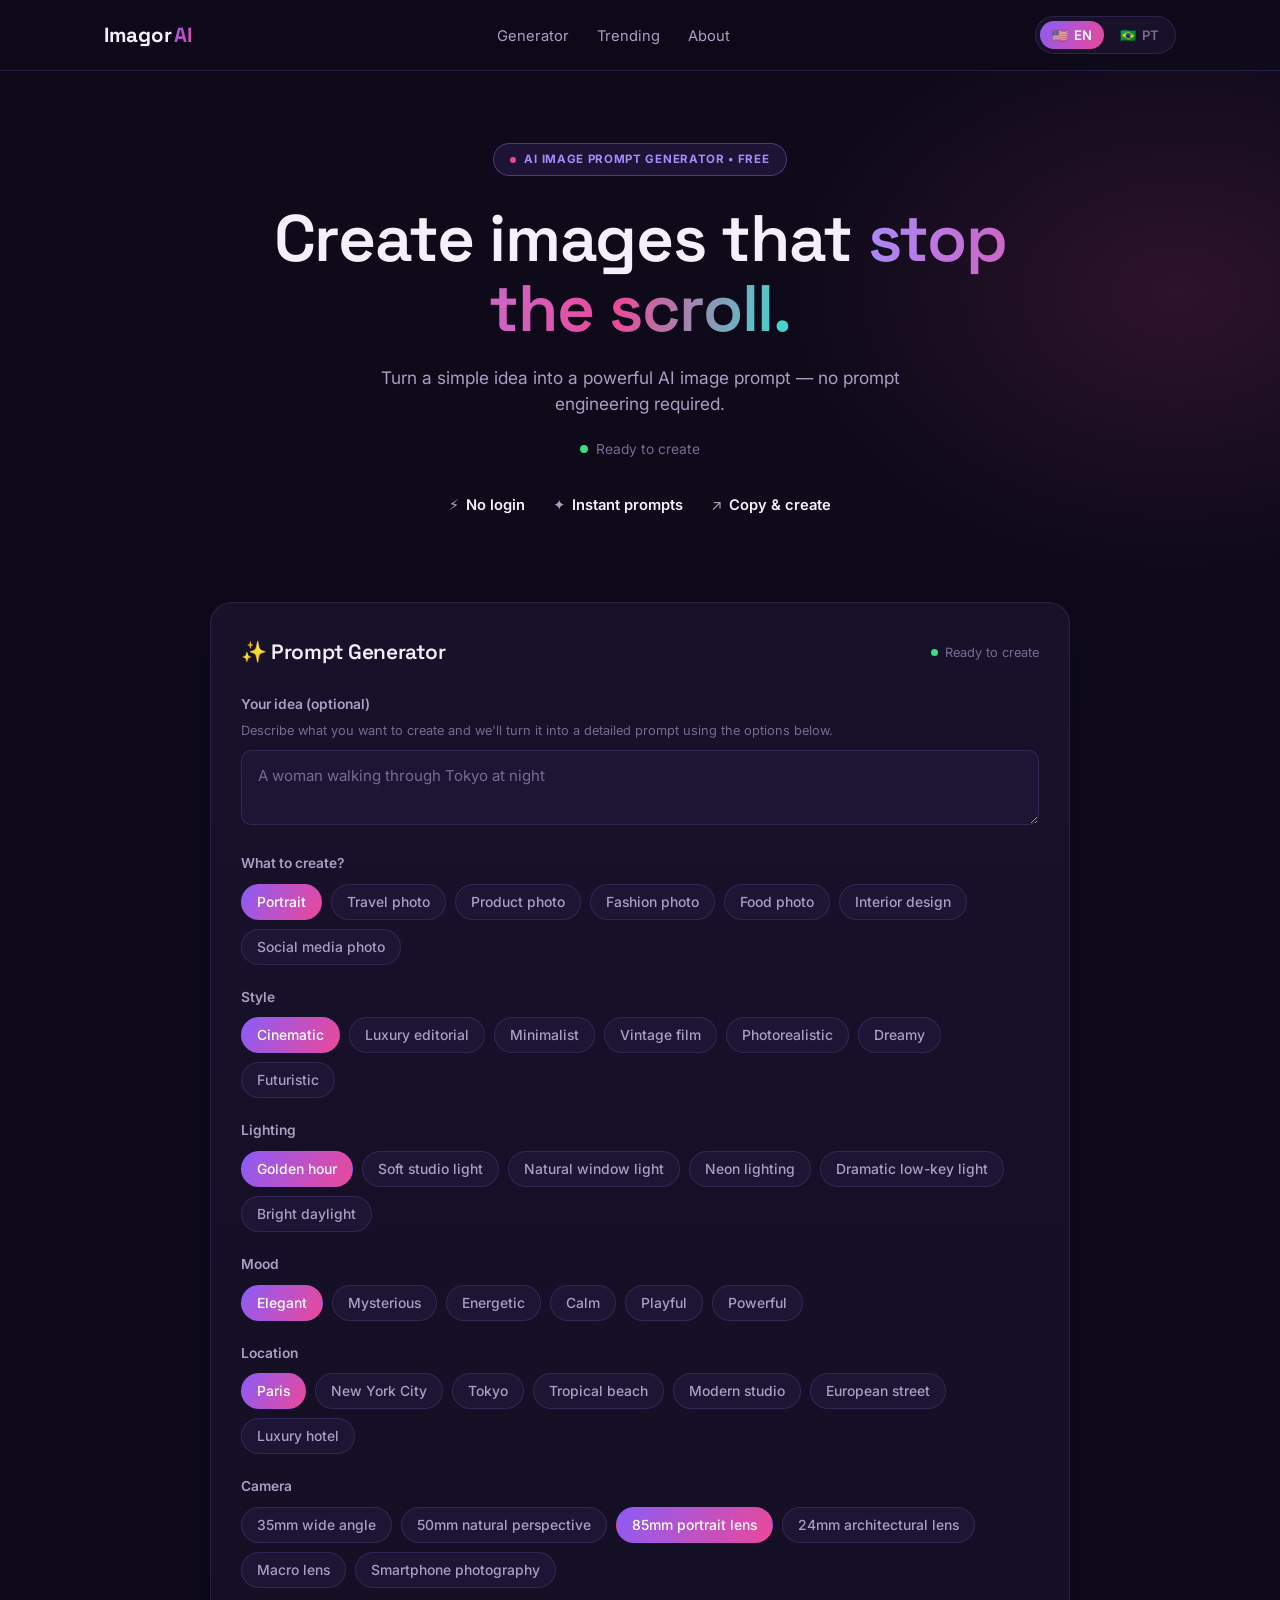
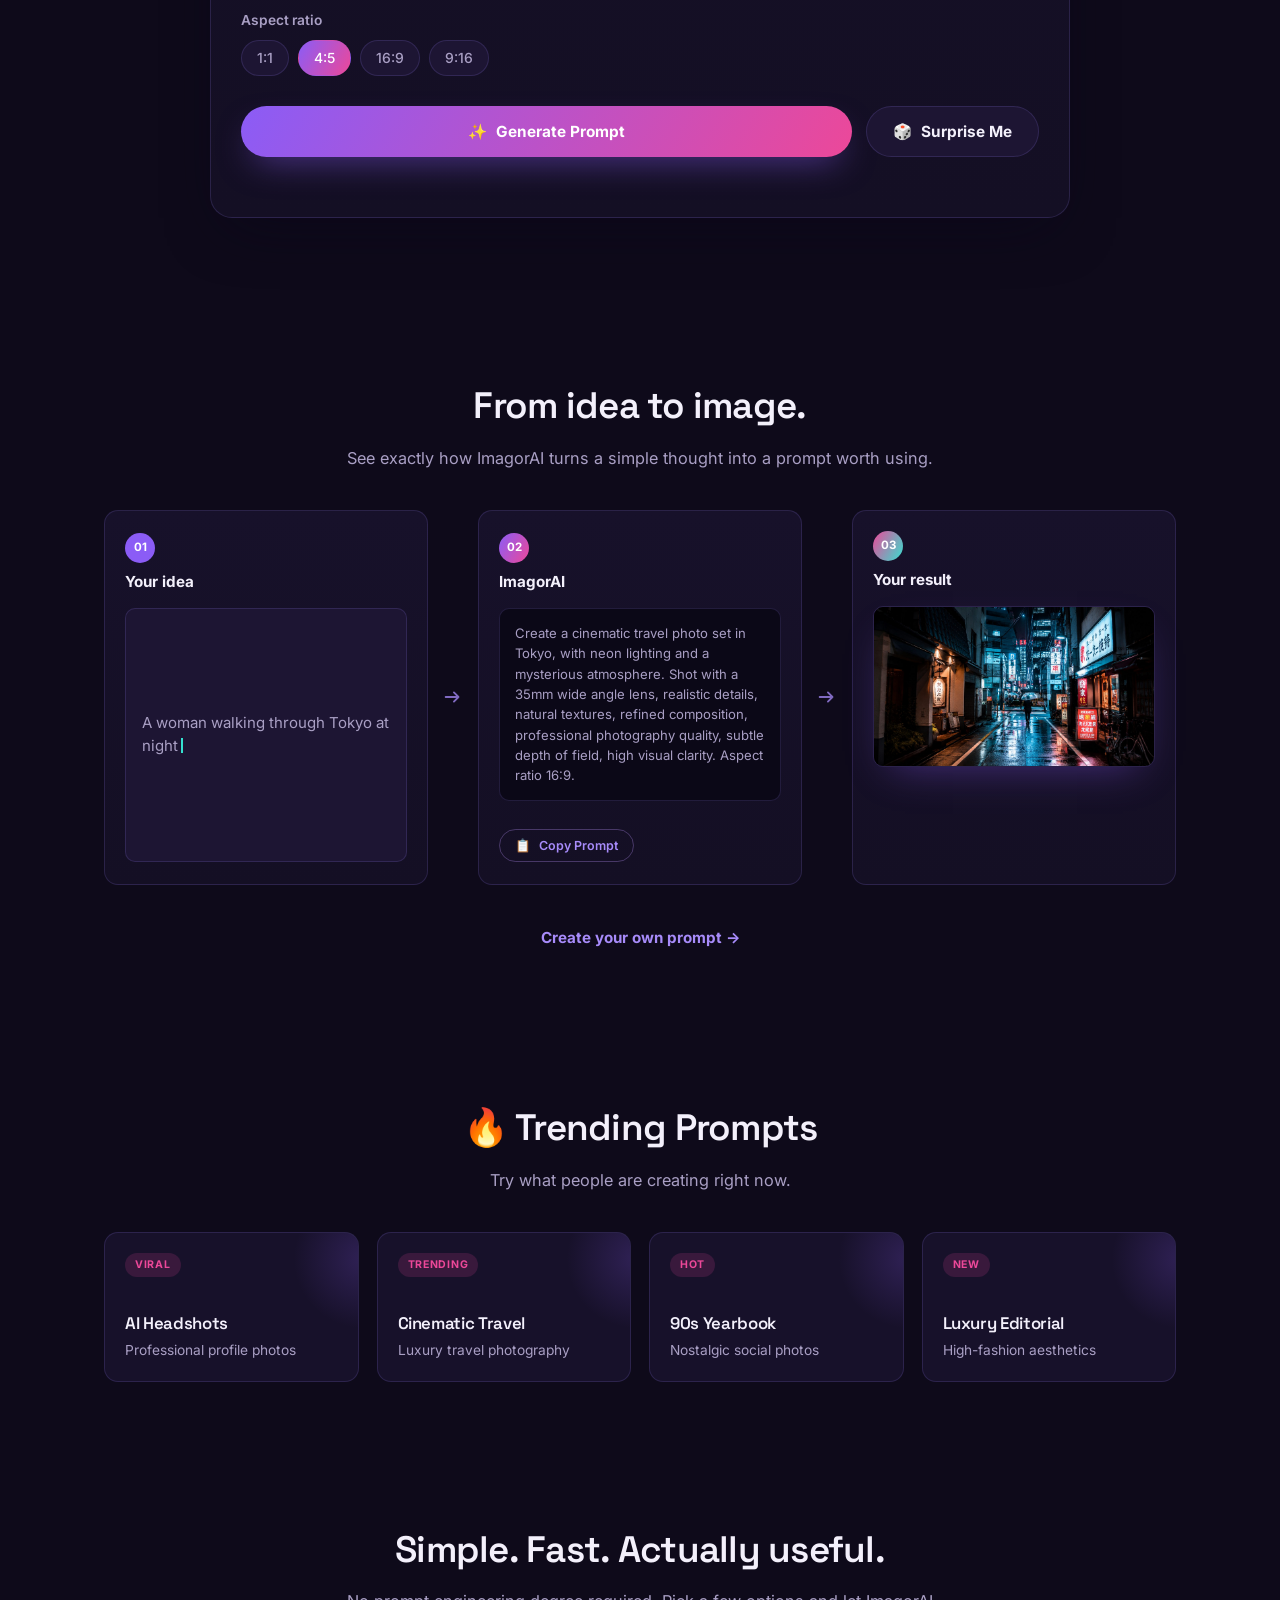
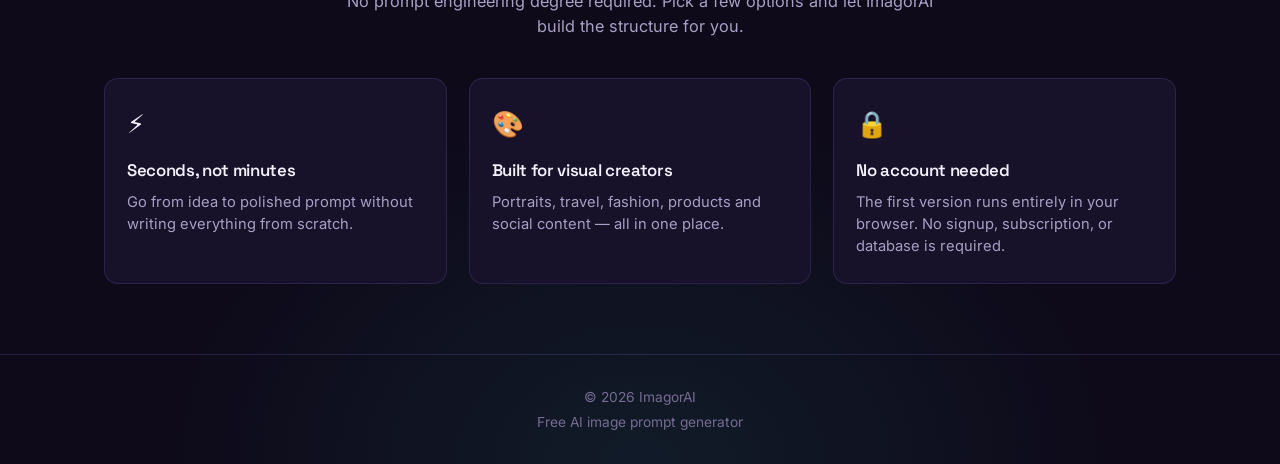
==== commit f7b8a307: "Add files via upload" ====
--- a/index.html
+++ b/index.html
@@ -168,6 +168,29 @@
   .field-label{
     display:block; font-size: 0.86rem; font-weight: 600; color: var(--text-dim); margin-bottom: 10px;
   }
+  .field-hint{
+    font-size: 0.8rem; color: var(--text-faint); margin: -4px 0 10px;
+  }
+  .idea-input{
+    width: 100%;
+    background: var(--surface-2);
+    border: 1px solid var(--border);
+    border-radius: var(--radius-sm);
+    padding: 14px 16px;
+    color: var(--text);
+    font-family: inherit;
+    font-size: 0.94rem;
+    line-height: 1.5;
+    resize: vertical;
+    min-height: 56px;
+    transition: border-color .15s ease, box-shadow .15s ease;
+  }
+  .idea-input::placeholder{color: var(--text-faint);}
+  .idea-input:focus{
+    outline: none;
+    border-color: var(--border-strong);
+    box-shadow: 0 0 0 3px rgba(139,92,246,0.16);
+  }
   .chip-row{display:flex; flex-wrap:wrap; gap: 9px;}
   .chip{
     border: 1px solid var(--border);
@@ -445,6 +468,11 @@
       </div>
 
       <div class="field">
+        <span class="field-label" data-i18n="field_idea">Your idea (optional)</span>
+        <p class="field-hint" data-i18n="field_idea_hint">Describe what you want to create and we'll turn it into a detailed prompt using the options below.</p>
+        <textarea id="ideaInput" class="idea-input" rows="2" data-i18n-placeholder="field_idea_placeholder" placeholder="A woman walking through Tokyo at night"></textarea>
+      </div>
+      <div class="field">
         <span class="field-label" data-i18n="field_subject">What to create?</span>
         <div class="chip-row" data-field="subject"></div>
       </div>
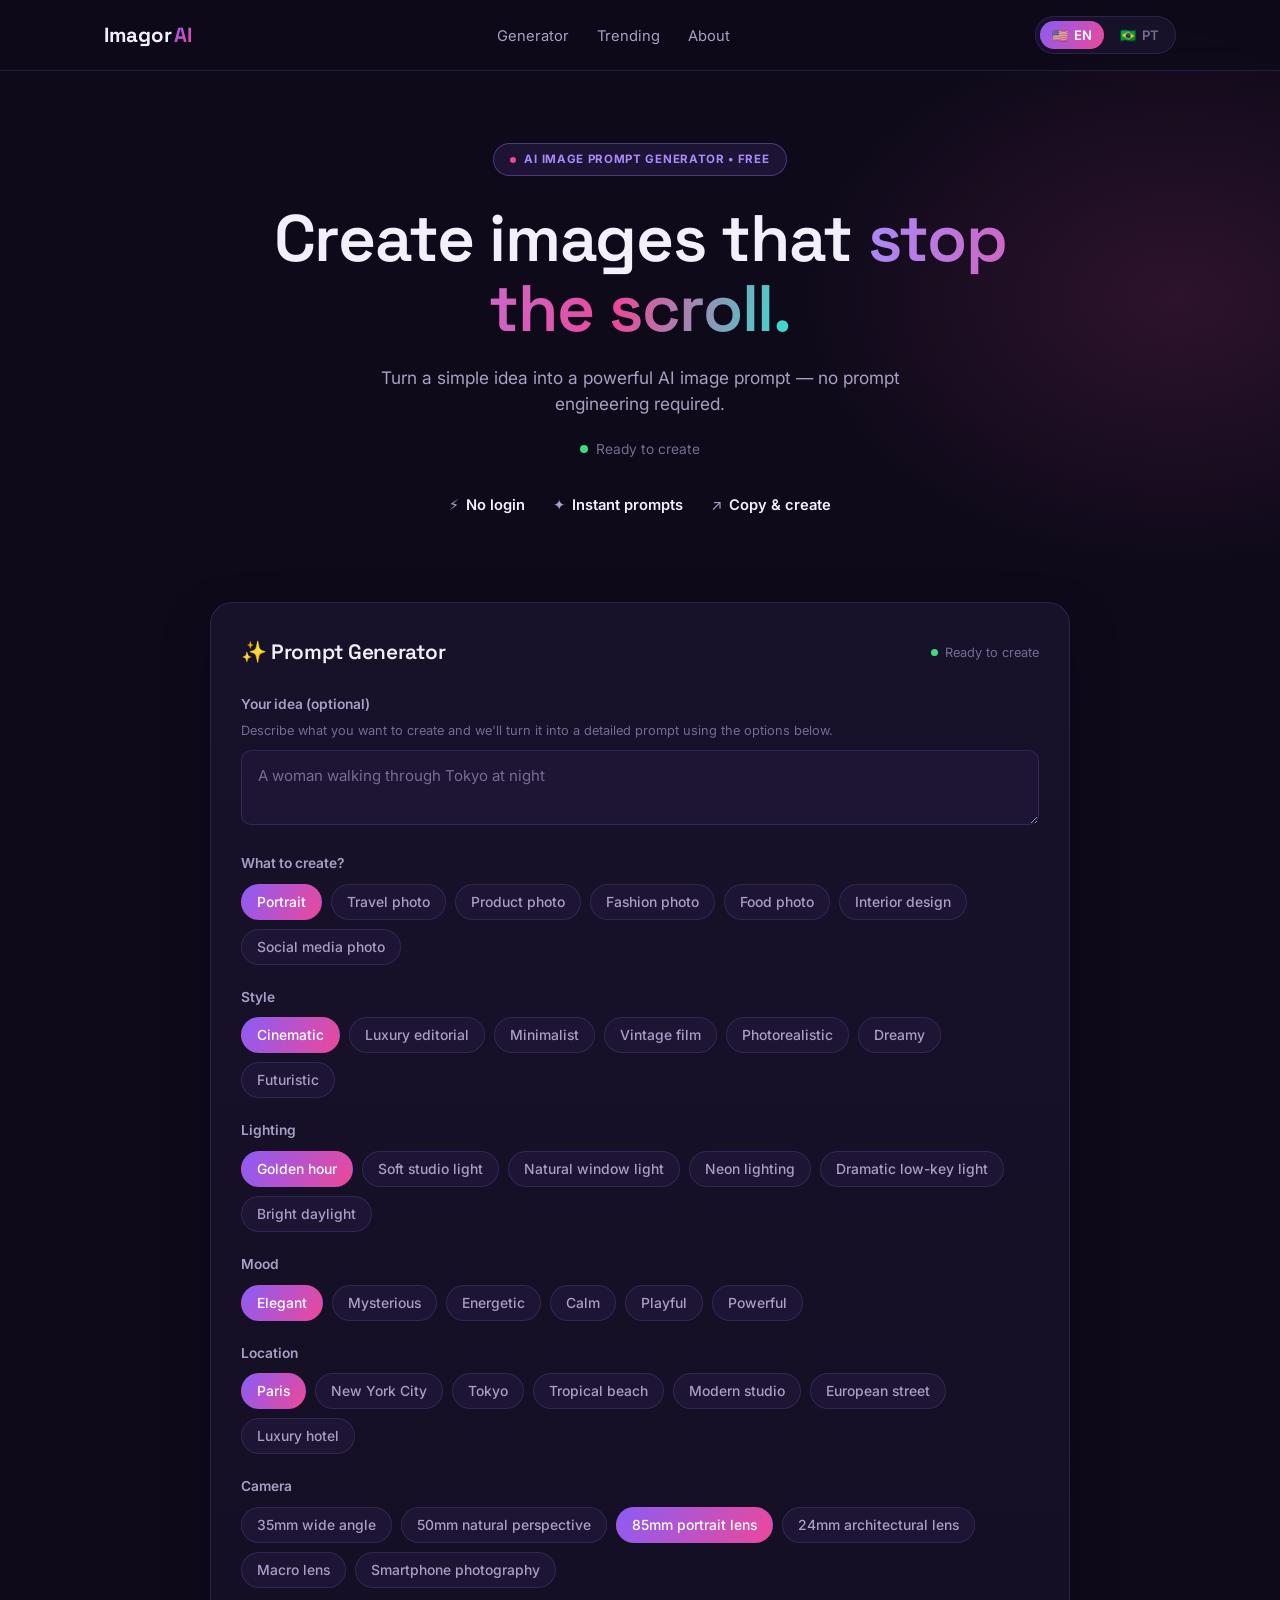
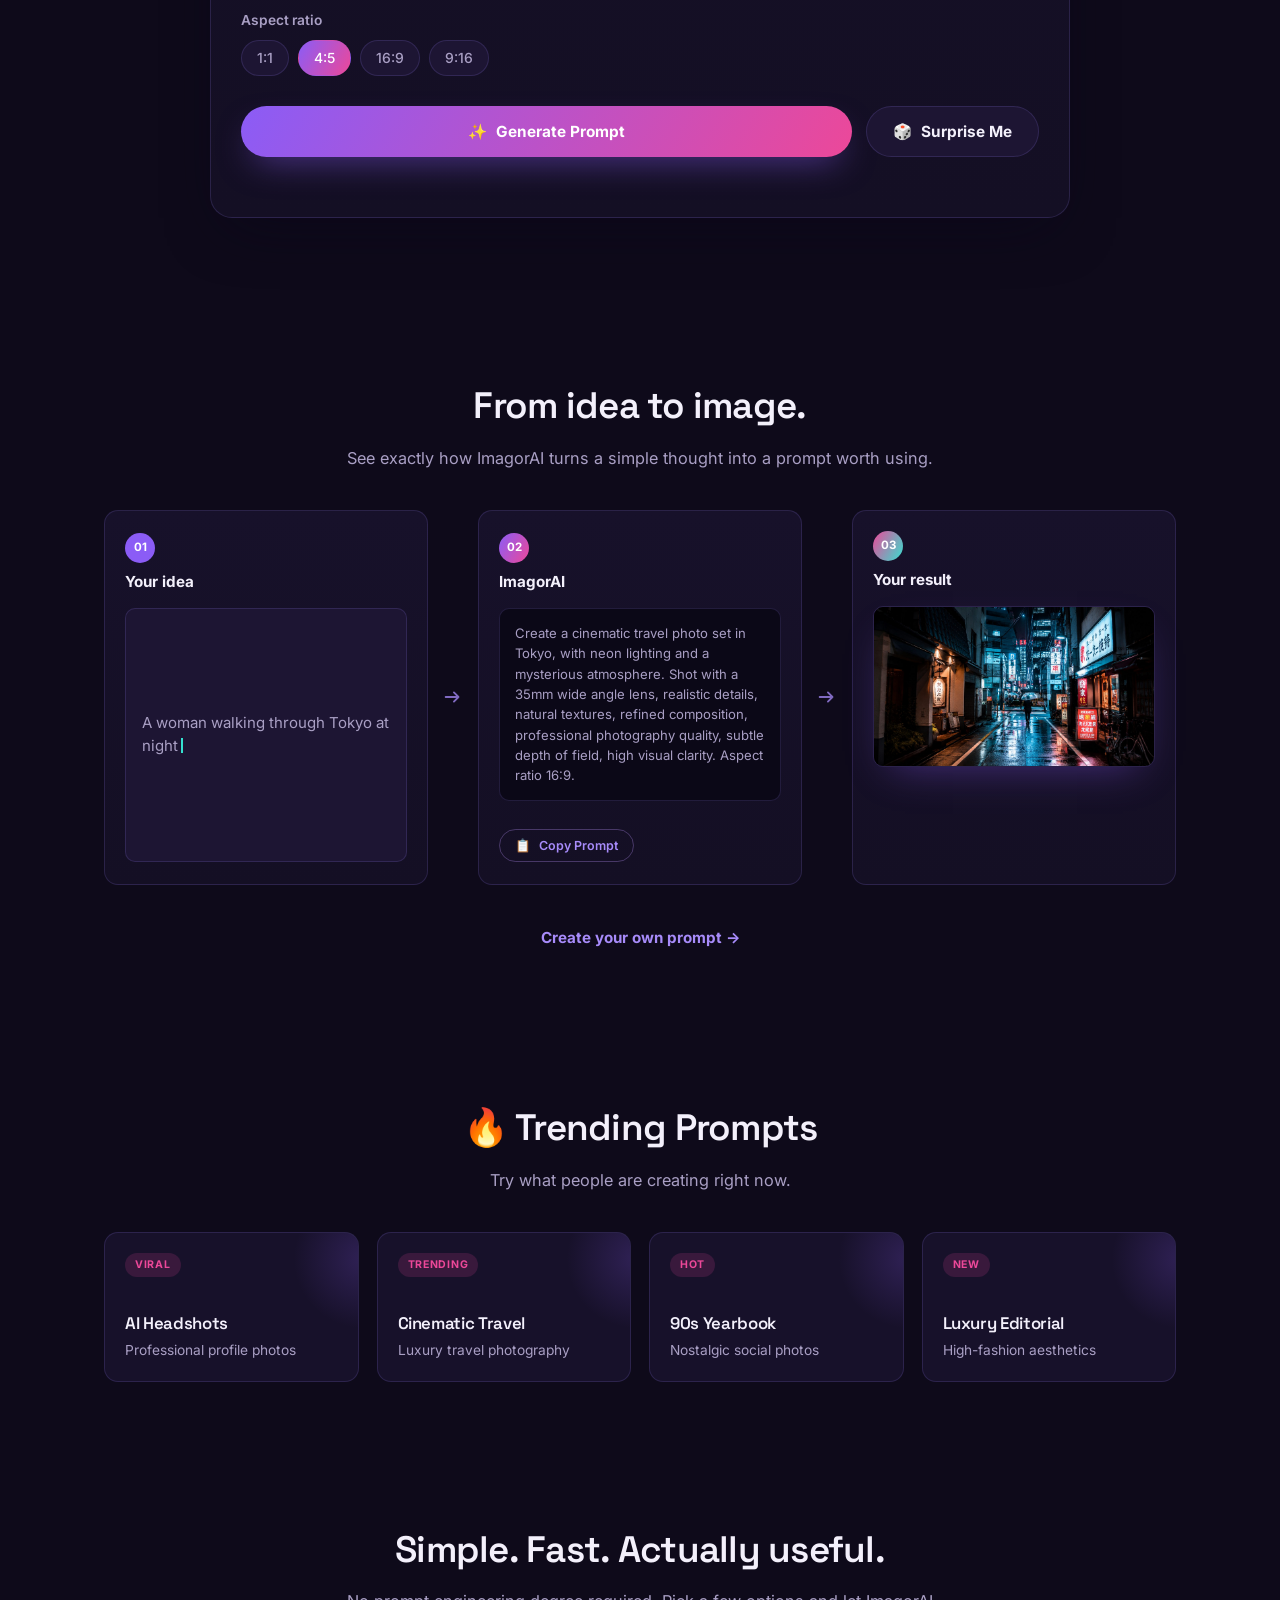
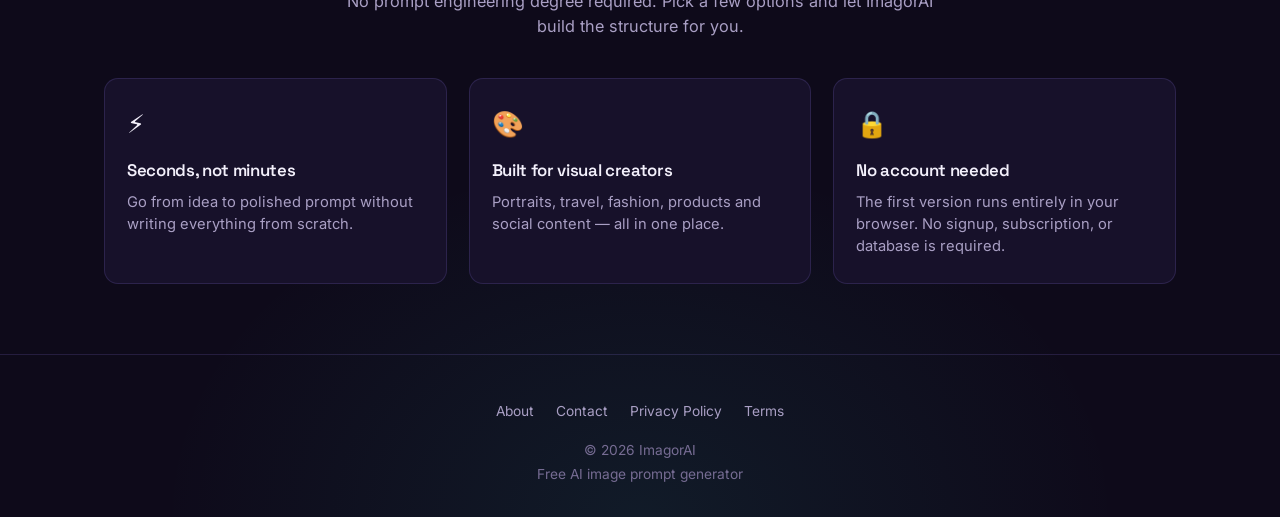
==== commit 082a8352: "Add files via upload" ====
--- a/index.html
+++ b/index.html
@@ -5,426 +5,16 @@
 <meta name="viewport" content="width=device-width, initial-scale=1.0">
 <title id="doc-title">ImagorAI — Free AI Image Prompt Generator</title>
 <meta id="doc-desc" name="description" content="Turn a simple idea into a powerful AI image prompt in seconds. No login, no prompt engineering — free bilingual AI image prompt generator.">
+<link rel="canonical" href="https://www.imagorai.com/">
+<link rel="icon" type="image/svg+xml" href="favicon.svg">
+<link rel="icon" type="image/png" sizes="32x32" href="favicon-32.png">
+<link rel="icon" type="image/png" sizes="16x16" href="favicon-16.png">
+<link rel="apple-touch-icon" href="apple-touch-icon.png">
+<link rel="manifest" href="site.webmanifest">
 <link rel="preconnect" href="https://fonts.googleapis.com">
 <link rel="preconnect" href="https://fonts.gstatic.com" crossorigin>
 <link href="https://fonts.googleapis.com/css2?family=Space+Grotesk:wght@500;600;700&family=Inter:wght@400;500;600;700&display=swap" rel="stylesheet">
-<style>
-  :root{
-    --bg: #0e0a1a;
-    --bg-soft: #140f24;
-    --surface: #17112a;
-    --surface-2: #1d1533;
-    --border: rgba(157, 130, 255, 0.16);
-    --border-strong: rgba(190, 150, 255, 0.3);
-    --text: #f3f0fb;
-    --text-dim: #a99fc4;
-    --text-faint: #766c93;
-    --violet: #8b5cf6;
-    --violet-2: #a78bfa;
-    --pink: #ec4899;
-    --cyan: #35e0d0;
-    --green: #3ddc84;
-    --grad-brand: linear-gradient(120deg, var(--violet) 0%, var(--pink) 100%);
-    --grad-glow: radial-gradient(circle, rgba(139,92,246,0.35), transparent 70%);
-    --radius-lg: 22px;
-    --radius-md: 14px;
-    --radius-sm: 10px;
-    --shadow-card: 0 20px 60px -20px rgba(10, 6, 24, 0.7);
-    --maxw: 1120px;
-  }
-
-  *{box-sizing:border-box; margin:0; padding:0;}
-  html{scroll-behavior:smooth;}
-  body{
-    background:
-      radial-gradient(900px 500px at 12% -8%, rgba(139,92,246,0.20), transparent 60%),
-      radial-gradient(700px 500px at 92% 8%, rgba(236,72,153,0.14), transparent 55%),
-      radial-gradient(800px 600px at 50% 100%, rgba(53,224,208,0.08), transparent 60%),
-      var(--bg);
-    color: var(--text);
-    font-family: 'Inter', system-ui, sans-serif;
-    line-height: 1.5;
-    -webkit-font-smoothing: antialiased;
-    min-height: 100vh;
-  }
-  h1, h2, h3, .display{
-    font-family: 'Space Grotesk', 'Inter', sans-serif;
-    letter-spacing: -0.02em;
-    font-weight: 600;
-  }
-  img, svg{display:block; max-width:100%;}
-  button{font-family:inherit; cursor:pointer;}
-  a{color:inherit;}
-  .wrap{max-width: var(--maxw); margin: 0 auto; padding: 0 24px;}
-  :focus-visible{outline: 2px solid var(--cyan); outline-offset: 3px; border-radius: 6px;}
-
-  /* ---------- NAV ---------- */
-  .nav{
-    position: sticky; top:0; z-index: 40;
-    backdrop-filter: blur(14px);
-    background: rgba(14, 10, 26, 0.72);
-    border-bottom: 1px solid var(--border);
-  }
-  .nav-inner{
-    max-width: var(--maxw); margin: 0 auto; padding: 16px 24px;
-    display:flex; align-items:center; justify-content:space-between; gap: 20px;
-  }
-  .logo{
-    font-family:'Space Grotesk', sans-serif; font-size: 1.28rem; font-weight: 700;
-    display:flex; align-items:center; gap:2px;
-  }
-  .logo .ai{background: var(--grad-brand); -webkit-background-clip:text; background-clip:text; color:transparent;}
-  .nav-links{display:flex; align-items:center; gap: 28px; list-style:none;}
-  .nav-links a{
-    font-size: 0.92rem; color: var(--text-dim); text-decoration:none; transition: color .15s ease;
-  }
-  .nav-links a:hover{color: var(--text);}
-  .nav-right{display:flex; align-items:center; gap: 18px;}
-  .lang-switch{
-    display:flex; align-items:center; gap:4px;
-    background: var(--surface); border:1px solid var(--border);
-    border-radius: 999px; padding: 4px;
-  }
-  .lang-switch button{
-    border:none; background:transparent; color: var(--text-faint);
-    font-size:0.82rem; font-weight:600; padding: 6px 12px; border-radius:999px;
-    transition: all .15s ease; display:flex; align-items:center; gap:6px;
-  }
-  .lang-switch button.active{background: var(--grad-brand); color:#fff;}
-  .nav-cta-mobile{display:none;}
-
-  /* ---------- HERO ---------- */
-  .hero{padding: 72px 0 40px; text-align:center;}
-  .badge{
-    display:inline-flex; align-items:center; gap:8px;
-    font-size: 0.72rem; font-weight:700; letter-spacing: 0.06em; text-transform:uppercase;
-    color: var(--violet-2);
-    background: rgba(139,92,246,0.12);
-    border: 1px solid var(--border-strong);
-    padding: 7px 16px; border-radius: 999px; margin-bottom: 28px;
-  }
-  .badge .dot{width:6px; height:6px; border-radius:50%; background: var(--pink);}
-  .hero h1{
-    font-size: clamp(2.3rem, 5.4vw, 4.1rem);
-    line-height: 1.06;
-    max-width: 780px; margin: 0 auto;
-  }
-  .hero h1 .grad{
-    background: linear-gradient(100deg, var(--violet-2), var(--pink) 60%, var(--cyan));
-    -webkit-background-clip:text; background-clip:text; color:transparent;
-  }
-  .hero p.sub{
-    max-width: 560px; margin: 22px auto 0; color: var(--text-dim);
-    font-size: 1.08rem;
-  }
-  .status-line{
-    margin-top: 22px; display:flex; justify-content:center; align-items:center; gap:8px;
-    font-size: 0.86rem; color: var(--text-faint);
-  }
-  .status-line .pulse{
-    width:8px; height:8px; border-radius:50%; background: var(--green);
-    box-shadow: 0 0 0 0 rgba(61,220,132,.6);
-    animation: pulse 2.2s infinite;
-  }
-  @keyframes pulse{
-    0%{box-shadow: 0 0 0 0 rgba(61,220,132,.55);}
-    70%{box-shadow: 0 0 0 9px rgba(61,220,132,0);}
-    100%{box-shadow: 0 0 0 0 rgba(61,220,132,0);}
-  }
-  .benefits{
-    margin-top: 34px; display:flex; justify-content:center; flex-wrap:wrap; gap: 12px 28px;
-  }
-  .benefits span{font-size:0.92rem; color: var(--text-dim); display:flex; align-items:center; gap:7px;}
-  .benefits b{color: var(--text); font-weight: 600;}
-
-  /* ---------- GENERATOR ---------- */
-  .generator-section{padding: 46px 0 90px;}
-  .gen-card{
-    max-width: 860px; margin: 0 auto;
-    background: linear-gradient(180deg, var(--surface), var(--bg-soft));
-    border: 1px solid var(--border);
-    border-radius: var(--radius-lg);
-    padding: 34px 30px 32px;
-    box-shadow: var(--shadow-card);
-    position: relative;
-    overflow: hidden;
-  }
-  .gen-card::before{
-    content:''; position:absolute; inset:-2px;
-    background: conic-gradient(from 180deg, rgba(139,92,246,0.5), rgba(236,72,153,0.35), rgba(53,224,208,0.3), rgba(139,92,246,0.5));
-    z-index:-1; border-radius: inherit; opacity: .5; filter: blur(22px);
-  }
-  .gen-head{
-    display:flex; align-items:center; justify-content:space-between; margin-bottom: 26px; flex-wrap:wrap; gap: 10px;
-  }
-  .gen-head h2{font-size: 1.3rem;}
-  .gen-status{
-    font-size: 0.8rem; color: var(--text-faint); display:flex; align-items:center; gap:7px;
-  }
-  .gen-status .pulse{width:7px; height:7px; border-radius:50%; background: var(--green);}
-
-  .field{margin-bottom: 22px;}
-  .field:last-of-type{margin-bottom: 0;}
-  .field-label{
-    display:block; font-size: 0.86rem; font-weight: 600; color: var(--text-dim); margin-bottom: 10px;
-  }
-  .field-hint{
-    font-size: 0.8rem; color: var(--text-faint); margin: -4px 0 10px;
-  }
-  .idea-input{
-    width: 100%;
-    background: var(--surface-2);
-    border: 1px solid var(--border);
-    border-radius: var(--radius-sm);
-    padding: 14px 16px;
-    color: var(--text);
-    font-family: inherit;
-    font-size: 0.94rem;
-    line-height: 1.5;
-    resize: vertical;
-    min-height: 56px;
-    transition: border-color .15s ease, box-shadow .15s ease;
-  }
-  .idea-input::placeholder{color: var(--text-faint);}
-  .idea-input:focus{
-    outline: none;
-    border-color: var(--border-strong);
-    box-shadow: 0 0 0 3px rgba(139,92,246,0.16);
-  }
-  .chip-row{display:flex; flex-wrap:wrap; gap: 9px;}
-  .chip{
-    border: 1px solid var(--border);
-    background: var(--surface-2);
-    color: var(--text-dim);
-    padding: 9px 15px;
-    border-radius: 999px;
-    font-size: 0.87rem;
-    font-weight: 500;
-    transition: all .15s ease;
-    white-space: nowrap;
-  }
-  .chip:hover{border-color: var(--border-strong); color: var(--text);}
-  .chip.selected{
-    background: var(--grad-brand);
-    color: #fff;
-    border-color: transparent;
-  }
-
-  .gen-actions{
-    display:flex; gap: 14px; margin-top: 30px; flex-wrap:wrap;
-  }
-  .btn{
-    border:none; border-radius: 999px; padding: 15px 26px;
-    font-size: 0.96rem; font-weight: 700; display:inline-flex; align-items:center; gap:9px;
-    transition: transform .15s ease, box-shadow .15s ease, filter .15s ease;
-  }
-  .btn-primary{
-    background: var(--grad-brand); color:#fff; flex: 1 1 220px; justify-content:center;
-    box-shadow: 0 14px 34px -12px rgba(139,92,246,0.55);
-  }
-  .btn-primary:hover{filter: brightness(1.08); transform: translateY(-1px);}
-  .btn-secondary{
-    background: var(--surface-2); color: var(--text); border: 1px solid var(--border);
-  }
-  .btn-secondary:hover{border-color: var(--border-strong);}
-
-  .result{
-    margin-top: 28px;
-    opacity: 0; max-height: 0; overflow:hidden;
-    transition: opacity .35s ease, max-height .45s ease;
-  }
-  .result.show{opacity:1; max-height: 600px;}
-  .result-label{
-    font-size: 0.74rem; font-weight:700; letter-spacing: 0.08em; text-transform:uppercase;
-    color: var(--cyan); margin-bottom: 10px;
-  }
-  .result-box{
-    background: #0b0817;
-    border: 1px solid var(--border);
-    border-radius: var(--radius-md);
-    padding: 20px 22px;
-    font-size: 0.98rem;
-    color: var(--text);
-    line-height: 1.65;
-  }
-  .copy-btn{
-    margin-top: 14px;
-    background: transparent; border: 1px solid var(--border-strong); color: var(--violet-2);
-    padding: 11px 20px; border-radius: 999px; font-weight:600; font-size: 0.88rem;
-    display:inline-flex; align-items:center; gap:8px; transition: all .15s ease;
-  }
-  .copy-btn:hover{background: rgba(139,92,246,0.12);}
-  .copy-btn.copied{color: var(--green); border-color: rgba(61,220,132,0.5);}
-
-  /* ---------- SECTIONS SHARED ---------- */
-  section.block{padding: 70px 0;}
-  .section-head{text-align:center; max-width: 620px; margin: 0 auto 40px;}
-  .section-head h2{font-size: clamp(1.7rem, 3.4vw, 2.3rem);}
-  .section-head p{color: var(--text-dim); margin-top: 12px; font-size: 1.02rem;}
-
-  /* ---------- HOW IT WORKS ---------- */
-  .how-section{padding-top: 20px;}
-  .flow{
-    display:grid;
-    grid-template-columns: 1fr auto 1fr auto 1fr;
-    align-items:stretch;
-    gap: 14px;
-    margin-top: 8px;
-  }
-  .flow-arrow{
-    display:flex; align-items:center; justify-content:center;
-    color: var(--violet-2);
-    opacity: 0.75;
-  }
-  .flow-card{
-    background: linear-gradient(180deg, var(--surface), var(--bg-soft));
-    border: 1px solid var(--border);
-    border-radius: var(--radius-md);
-    padding: 22px 20px;
-    display:flex; flex-direction:column; gap: 14px;
-    position: relative;
-    opacity: 0; transform: translateY(20px);
-    transition: opacity .55s ease, transform .55s ease;
-  }
-  .flow-card.in-view{opacity:1; transform: translateY(0);}
-  .flow-num{
-    display:inline-flex; align-items:center; justify-content:center;
-    width: 30px; height: 30px; border-radius: 50%;
-    font-size: 0.72rem; font-weight:700;
-    color:#fff;
-  }
-  .flow-num.n1{background: var(--violet);}
-  .flow-num.n2{background: var(--grad-brand);}
-  .flow-num.n3{background: linear-gradient(120deg, var(--pink), var(--cyan));}
-  .flow-label{
-    font-size: 0.95rem; font-weight:700; color: var(--text);
-    margin-top: -6px;
-  }
-  .idea-box{
-    background: var(--surface-2);
-    border: 1px solid var(--border);
-    border-radius: var(--radius-sm);
-    padding: 16px 16px;
-    font-size: 0.94rem;
-    color: var(--text-dim);
-    flex: 1;
-    display:flex; align-items:center;
-  }
-  .idea-cursor-wrap{display:inline;}
-  .caret{
-    display:inline-block; width: 2px; height: 1em; margin-left: 3px;
-    background: var(--cyan); vertical-align: -0.15em;
-    animation: blink 1.1s step-end infinite;
-  }
-  @keyframes blink{ 50%{ opacity: 0; } }
-  .prompt-mini-box{
-    background: #0b0817;
-    border: 1px solid var(--border);
-    border-radius: var(--radius-sm);
-    padding: 14px 15px;
-    font-size: 0.82rem;
-    color: var(--text-dim);
-    line-height: 1.55;
-    flex: 1;
-  }
-  .copy-btn-sm{
-    align-self: flex-start;
-    padding: 8px 15px;
-    font-size: 0.78rem;
-  }
-  .result-card{padding: 20px;}
-  .result-image{
-    position: relative;
-    width: 100%;
-    padding-bottom: 56.25%; /* 16:9, works in every browser without relying on aspect-ratio */
-    height: 0;
-    border-radius: var(--radius-sm);
-    overflow: hidden;
-    border: 1px solid var(--border);
-    box-shadow: 0 16px 40px -18px rgba(139,92,246,0.45);
-  }
-  .result-image img{
-    position: absolute; inset: 0;
-    width: 100%; height: 100%; display:block;
-    object-fit: cover;
-  }
-  .flow-cta-wrap{text-align:center; margin-top: 32px;}
-  .flow-cta{
-    display:inline-flex; align-items:center; gap:8px;
-    font-size: 0.95rem; font-weight:700;
-    color: var(--violet-2);
-    text-decoration:none;
-    padding: 10px 6px;
-    border-bottom: 1px solid transparent;
-    transition: border-color .15s ease, color .15s ease;
-  }
-  .flow-cta:hover{color: var(--text); border-color: var(--border-strong);}
-
-  @media (max-width: 760px){
-    .flow{grid-template-columns: 1fr;}
-    .flow-arrow{transform: rotate(90deg); margin: -4px 0;}
-  }
-
-  @media (prefers-reduced-motion: reduce){
-    .flow-card{transition: none; opacity:1; transform:none;}
-    .caret{animation: none;}
-  }
-
-  /* ---------- TRENDING ---------- */
-  .trend-grid{
-    display:grid; grid-template-columns: repeat(4, 1fr); gap: 18px;
-  }
-  .trend-card{
-    background: var(--surface); border: 1px solid var(--border); border-radius: var(--radius-md);
-    padding: 20px; position:relative; overflow:hidden; transition: border-color .2s ease, transform .2s ease;
-    min-height: 150px; display:flex; flex-direction:column; justify-content:flex-end;
-  }
-  .trend-card::after{
-    content:''; position:absolute; top:-30%; right:-30%; width: 140px; height:140px;
-    background: var(--grad-glow); opacity:.6;
-  }
-  .trend-card:hover{border-color: var(--border-strong); transform: translateY(-3px);}
-  .trend-tag{
-    align-self:flex-start;
-    font-size: 0.66rem; font-weight:700; letter-spacing:0.07em; text-transform:uppercase;
-    padding: 4px 10px; border-radius: 999px; margin-bottom: auto;
-    background: rgba(236,72,153,0.16); color: var(--pink);
-  }
-  .trend-card h3{font-size: 1.05rem; margin-top: 18px;}
-  .trend-card p{font-size: 0.86rem; color: var(--text-dim); margin-top: 4px;}
-
-  /* ---------- WHY ---------- */
-  .feature-grid{display:grid; grid-template-columns: repeat(3, 1fr); gap: 22px;}
-  .feature{
-    background: var(--surface); border: 1px solid var(--border); border-radius: var(--radius-md);
-    padding: 26px 22px;
-  }
-  .feature .icon{font-size: 1.6rem; margin-bottom: 14px;}
-  .feature h3{font-size: 1.05rem; margin-bottom: 8px;}
-  .feature p{color: var(--text-dim); font-size: 0.92rem;}
-
-  /* ---------- FOOTER ---------- */
-  footer{
-    border-top: 1px solid var(--border);
-    padding: 32px 0; text-align:center;
-  }
-  footer p{color: var(--text-faint); font-size: 0.86rem;}
-  footer p.sub{margin-top: 4px;}
-
-  /* ---------- RESPONSIVE ---------- */
-  @media (max-width: 860px){
-    .trend-grid{grid-template-columns: repeat(2, 1fr);}
-    .feature-grid{grid-template-columns: 1fr;}
-  }
-  @media (max-width: 640px){
-    .nav-links{display:none;}
-    .hero{padding: 48px 0 28px;}
-    .gen-card{padding: 26px 18px;}
-    .trend-grid{grid-template-columns: 1fr 1fr; gap: 12px;}
-    .btn-primary, .btn-secondary{flex: 1 1 100%;}
-    .lang-switch button span.lbl{display:none;}
-  }
-</style>
+<link rel="stylesheet" href="style.css">
 </head>
 <body>
 
@@ -434,7 +24,7 @@
     <ul class="nav-links">
       <li><a href="#generator" data-i18n="nav_generator">Generator</a></li>
       <li><a href="#trending" data-i18n="nav_trending">Trending</a></li>
-      <li><a href="#about" data-i18n="nav_about">About</a></li>
+      <li><a href="about.html" data-i18n="nav_about">About</a></li>
     </ul>
     <div class="nav-right">
       <div class="lang-switch" role="group" aria-label="Language">
@@ -592,7 +182,7 @@
   </div>
 </section>
 
-<section class="block" id="about">
+<section class="block" id="why">
   <div class="wrap">
     <div class="section-head">
       <h2 data-i18n="why_title">Simple. Fast. Actually useful.</h2>
@@ -620,6 +210,12 @@
 
 <footer>
   <div class="wrap">
+    <div class="footer-links">
+      <a href="about.html" data-i18n="nav_about">About</a>
+      <a href="contact.html" data-i18n="footer_contact">Contact</a>
+      <a href="privacy.html" data-i18n="footer_privacy">Privacy Policy</a>
+      <a href="terms.html" data-i18n="footer_terms">Terms</a>
+    </div>
     <p>© 2026 ImagorAI</p>
     <p class="sub" data-i18n="footer_tag">Free AI image prompt generator</p>
   </div>
--- a/style.css
+++ b/style.css
@@ -0,0 +1,496 @@
+:root{
+    --bg: #0e0a1a;
+    --bg-soft: #140f24;
+    --surface: #17112a;
+    --surface-2: #1d1533;
+    --border: rgba(157, 130, 255, 0.16);
+    --border-strong: rgba(190, 150, 255, 0.3);
+    --text: #f3f0fb;
+    --text-dim: #a99fc4;
+    --text-faint: #766c93;
+    --violet: #8b5cf6;
+    --violet-2: #a78bfa;
+    --pink: #ec4899;
+    --cyan: #35e0d0;
+    --green: #3ddc84;
+    --grad-brand: linear-gradient(120deg, var(--violet) 0%, var(--pink) 100%);
+    --grad-glow: radial-gradient(circle, rgba(139,92,246,0.35), transparent 70%);
+    --radius-lg: 22px;
+    --radius-md: 14px;
+    --radius-sm: 10px;
+    --shadow-card: 0 20px 60px -20px rgba(10, 6, 24, 0.7);
+    --maxw: 1120px;
+  }
+
+  *{box-sizing:border-box; margin:0; padding:0;}
+  html{scroll-behavior:smooth;}
+  body{
+    background:
+      radial-gradient(900px 500px at 12% -8%, rgba(139,92,246,0.20), transparent 60%),
+      radial-gradient(700px 500px at 92% 8%, rgba(236,72,153,0.14), transparent 55%),
+      radial-gradient(800px 600px at 50% 100%, rgba(53,224,208,0.08), transparent 60%),
+      var(--bg);
+    color: var(--text);
+    font-family: 'Inter', system-ui, sans-serif;
+    line-height: 1.5;
+    -webkit-font-smoothing: antialiased;
+    min-height: 100vh;
+  }
+  h1, h2, h3, .display{
+    font-family: 'Space Grotesk', 'Inter', sans-serif;
+    letter-spacing: -0.02em;
+    font-weight: 600;
+  }
+  img, svg{display:block; max-width:100%;}
+  button{font-family:inherit; cursor:pointer;}
+  a{color:inherit;}
+  .wrap{max-width: var(--maxw); margin: 0 auto; padding: 0 24px;}
+  :focus-visible{outline: 2px solid var(--cyan); outline-offset: 3px; border-radius: 6px;}
+
+  /* ---------- NAV ---------- */
+  .nav{
+    position: sticky; top:0; z-index: 40;
+    backdrop-filter: blur(14px);
+    background: rgba(14, 10, 26, 0.72);
+    border-bottom: 1px solid var(--border);
+  }
+  .nav-inner{
+    max-width: var(--maxw); margin: 0 auto; padding: 16px 24px;
+    display:flex; align-items:center; justify-content:space-between; gap: 20px;
+  }
+  .logo{
+    font-family:'Space Grotesk', sans-serif; font-size: 1.28rem; font-weight: 700;
+    display:flex; align-items:center; gap:2px;
+  }
+  .logo .ai{background: var(--grad-brand); -webkit-background-clip:text; background-clip:text; color:transparent;}
+  .nav-links{display:flex; align-items:center; gap: 28px; list-style:none;}
+  .nav-links a{
+    font-size: 0.92rem; color: var(--text-dim); text-decoration:none; transition: color .15s ease;
+  }
+  .nav-links a:hover{color: var(--text);}
+  .nav-right{display:flex; align-items:center; gap: 18px;}
+  .lang-switch{
+    display:flex; align-items:center; gap:4px;
+    background: var(--surface); border:1px solid var(--border);
+    border-radius: 999px; padding: 4px;
+  }
+  .lang-switch button{
+    border:none; background:transparent; color: var(--text-faint);
+    font-size:0.82rem; font-weight:600; padding: 6px 12px; border-radius:999px;
+    transition: all .15s ease; display:flex; align-items:center; gap:6px;
+  }
+  .lang-switch button.active{background: var(--grad-brand); color:#fff;}
+  .nav-cta-mobile{display:none;}
+
+  /* ---------- HERO ---------- */
+  .hero{padding: 72px 0 40px; text-align:center;}
+  .badge{
+    display:inline-flex; align-items:center; gap:8px;
+    font-size: 0.72rem; font-weight:700; letter-spacing: 0.06em; text-transform:uppercase;
+    color: var(--violet-2);
+    background: rgba(139,92,246,0.12);
+    border: 1px solid var(--border-strong);
+    padding: 7px 16px; border-radius: 999px; margin-bottom: 28px;
+  }
+  .badge .dot{width:6px; height:6px; border-radius:50%; background: var(--pink);}
+  .hero h1{
+    font-size: clamp(2.3rem, 5.4vw, 4.1rem);
+    line-height: 1.06;
+    max-width: 780px; margin: 0 auto;
+  }
+  .hero h1 .grad{
+    background: linear-gradient(100deg, var(--violet-2), var(--pink) 60%, var(--cyan));
+    -webkit-background-clip:text; background-clip:text; color:transparent;
+  }
+  .hero p.sub{
+    max-width: 560px; margin: 22px auto 0; color: var(--text-dim);
+    font-size: 1.08rem;
+  }
+  .status-line{
+    margin-top: 22px; display:flex; justify-content:center; align-items:center; gap:8px;
+    font-size: 0.86rem; color: var(--text-faint);
+  }
+  .status-line .pulse{
+    width:8px; height:8px; border-radius:50%; background: var(--green);
+    box-shadow: 0 0 0 0 rgba(61,220,132,.6);
+    animation: pulse 2.2s infinite;
+  }
+  @keyframes pulse{
+    0%{box-shadow: 0 0 0 0 rgba(61,220,132,.55);}
+    70%{box-shadow: 0 0 0 9px rgba(61,220,132,0);}
+    100%{box-shadow: 0 0 0 0 rgba(61,220,132,0);}
+  }
+  .benefits{
+    margin-top: 34px; display:flex; justify-content:center; flex-wrap:wrap; gap: 12px 28px;
+  }
+  .benefits span{font-size:0.92rem; color: var(--text-dim); display:flex; align-items:center; gap:7px;}
+  .benefits b{color: var(--text); font-weight: 600;}
+
+  /* ---------- GENERATOR ---------- */
+  .generator-section{padding: 46px 0 90px;}
+  .gen-card{
+    max-width: 860px; margin: 0 auto;
+    background: linear-gradient(180deg, var(--surface), var(--bg-soft));
+    border: 1px solid var(--border);
+    border-radius: var(--radius-lg);
+    padding: 34px 30px 32px;
+    box-shadow: var(--shadow-card);
+    position: relative;
+    overflow: hidden;
+  }
+  .gen-card::before{
+    content:''; position:absolute; inset:-2px;
+    background: conic-gradient(from 180deg, rgba(139,92,246,0.5), rgba(236,72,153,0.35), rgba(53,224,208,0.3), rgba(139,92,246,0.5));
+    z-index:-1; border-radius: inherit; opacity: .5; filter: blur(22px);
+  }
+  .gen-head{
+    display:flex; align-items:center; justify-content:space-between; margin-bottom: 26px; flex-wrap:wrap; gap: 10px;
+  }
+  .gen-head h2{font-size: 1.3rem;}
+  .gen-status{
+    font-size: 0.8rem; color: var(--text-faint); display:flex; align-items:center; gap:7px;
+  }
+  .gen-status .pulse{width:7px; height:7px; border-radius:50%; background: var(--green);}
+
+  .field{margin-bottom: 22px;}
+  .field:last-of-type{margin-bottom: 0;}
+  .field-label{
+    display:block; font-size: 0.86rem; font-weight: 600; color: var(--text-dim); margin-bottom: 10px;
+  }
+  .field-hint{
+    font-size: 0.8rem; color: var(--text-faint); margin: -4px 0 10px;
+  }
+  .idea-input{
+    width: 100%;
+    background: var(--surface-2);
+    border: 1px solid var(--border);
+    border-radius: var(--radius-sm);
+    padding: 14px 16px;
+    color: var(--text);
+    font-family: inherit;
+    font-size: 0.94rem;
+    line-height: 1.5;
+    resize: vertical;
+    min-height: 56px;
+    transition: border-color .15s ease, box-shadow .15s ease;
+  }
+  .idea-input::placeholder{color: var(--text-faint);}
+  .idea-input:focus{
+    outline: none;
+    border-color: var(--border-strong);
+    box-shadow: 0 0 0 3px rgba(139,92,246,0.16);
+  }
+  .chip-row{display:flex; flex-wrap:wrap; gap: 9px;}
+  .chip{
+    border: 1px solid var(--border);
+    background: var(--surface-2);
+    color: var(--text-dim);
+    padding: 9px 15px;
+    border-radius: 999px;
+    font-size: 0.87rem;
+    font-weight: 500;
+    transition: all .15s ease;
+    white-space: nowrap;
+  }
+  .chip:hover{border-color: var(--border-strong); color: var(--text);}
+  .chip.selected{
+    background: var(--grad-brand);
+    color: #fff;
+    border-color: transparent;
+  }
+
+  .gen-actions{
+    display:flex; gap: 14px; margin-top: 30px; flex-wrap:wrap;
+  }
+  .btn{
+    border:none; border-radius: 999px; padding: 15px 26px;
+    font-size: 0.96rem; font-weight: 700; display:inline-flex; align-items:center; gap:9px;
+    transition: transform .15s ease, box-shadow .15s ease, filter .15s ease;
+  }
+  .btn-primary{
+    background: var(--grad-brand); color:#fff; flex: 1 1 220px; justify-content:center;
+    box-shadow: 0 14px 34px -12px rgba(139,92,246,0.55);
+  }
+  .btn-primary:hover{filter: brightness(1.08); transform: translateY(-1px);}
+  .btn-secondary{
+    background: var(--surface-2); color: var(--text); border: 1px solid var(--border);
+  }
+  .btn-secondary:hover{border-color: var(--border-strong);}
+
+  .result{
+    margin-top: 28px;
+    opacity: 0; max-height: 0; overflow:hidden;
+    transition: opacity .35s ease, max-height .45s ease;
+  }
+  .result.show{opacity:1; max-height: 600px;}
+  .result-label{
+    font-size: 0.74rem; font-weight:700; letter-spacing: 0.08em; text-transform:uppercase;
+    color: var(--cyan); margin-bottom: 10px;
+  }
+  .result-box{
+    background: #0b0817;
+    border: 1px solid var(--border);
+    border-radius: var(--radius-md);
+    padding: 20px 22px;
+    font-size: 0.98rem;
+    color: var(--text);
+    line-height: 1.65;
+  }
+  .copy-btn{
+    margin-top: 14px;
+    background: transparent; border: 1px solid var(--border-strong); color: var(--violet-2);
+    padding: 11px 20px; border-radius: 999px; font-weight:600; font-size: 0.88rem;
+    display:inline-flex; align-items:center; gap:8px; transition: all .15s ease;
+  }
+  .copy-btn:hover{background: rgba(139,92,246,0.12);}
+  .copy-btn.copied{color: var(--green); border-color: rgba(61,220,132,0.5);}
+
+  /* ---------- SECTIONS SHARED ---------- */
+  section.block{padding: 70px 0;}
+  .section-head{text-align:center; max-width: 620px; margin: 0 auto 40px;}
+  .section-head h2{font-size: clamp(1.7rem, 3.4vw, 2.3rem);}
+  .section-head p{color: var(--text-dim); margin-top: 12px; font-size: 1.02rem;}
+
+  /* ---------- HOW IT WORKS ---------- */
+  .how-section{padding-top: 20px;}
+  .flow{
+    display:grid;
+    grid-template-columns: 1fr auto 1fr auto 1fr;
+    align-items:stretch;
+    gap: 14px;
+    margin-top: 8px;
+  }
+  .flow-arrow{
+    display:flex; align-items:center; justify-content:center;
+    color: var(--violet-2);
+    opacity: 0.75;
+  }
+  .flow-card{
+    background: linear-gradient(180deg, var(--surface), var(--bg-soft));
+    border: 1px solid var(--border);
+    border-radius: var(--radius-md);
+    padding: 22px 20px;
+    display:flex; flex-direction:column; gap: 14px;
+    position: relative;
+    opacity: 0; transform: translateY(20px);
+    transition: opacity .55s ease, transform .55s ease;
+  }
+  .flow-card.in-view{opacity:1; transform: translateY(0);}
+  .flow-num{
+    display:inline-flex; align-items:center; justify-content:center;
+    width: 30px; height: 30px; border-radius: 50%;
+    font-size: 0.72rem; font-weight:700;
+    color:#fff;
+  }
+  .flow-num.n1{background: var(--violet);}
+  .flow-num.n2{background: var(--grad-brand);}
+  .flow-num.n3{background: linear-gradient(120deg, var(--pink), var(--cyan));}
+  .flow-label{
+    font-size: 0.95rem; font-weight:700; color: var(--text);
+    margin-top: -6px;
+  }
+  .idea-box{
+    background: var(--surface-2);
+    border: 1px solid var(--border);
+    border-radius: var(--radius-sm);
+    padding: 16px 16px;
+    font-size: 0.94rem;
+    color: var(--text-dim);
+    flex: 1;
+    display:flex; align-items:center;
+  }
+  .idea-cursor-wrap{display:inline;}
+  .caret{
+    display:inline-block; width: 2px; height: 1em; margin-left: 3px;
+    background: var(--cyan); vertical-align: -0.15em;
+    animation: blink 1.1s step-end infinite;
+  }
+  @keyframes blink{ 50%{ opacity: 0; } }
+  .prompt-mini-box{
+    background: #0b0817;
+    border: 1px solid var(--border);
+    border-radius: var(--radius-sm);
+    padding: 14px 15px;
+    font-size: 0.82rem;
+    color: var(--text-dim);
+    line-height: 1.55;
+    flex: 1;
+  }
+  .copy-btn-sm{
+    align-self: flex-start;
+    padding: 8px 15px;
+    font-size: 0.78rem;
+  }
+  .result-card{padding: 20px;}
+  .result-image{
+    position: relative;
+    width: 100%;
+    padding-bottom: 56.25%; /* 16:9, works in every browser without relying on aspect-ratio */
+    height: 0;
+    border-radius: var(--radius-sm);
+    overflow: hidden;
+    border: 1px solid var(--border);
+    box-shadow: 0 16px 40px -18px rgba(139,92,246,0.45);
+  }
+  .result-image img{
+    position: absolute; inset: 0;
+    width: 100%; height: 100%; display:block;
+    object-fit: cover;
+  }
+  .flow-cta-wrap{text-align:center; margin-top: 32px;}
+  .flow-cta{
+    display:inline-flex; align-items:center; gap:8px;
+    font-size: 0.95rem; font-weight:700;
+    color: var(--violet-2);
+    text-decoration:none;
+    padding: 10px 6px;
+    border-bottom: 1px solid transparent;
+    transition: border-color .15s ease, color .15s ease;
+  }
+  .flow-cta:hover{color: var(--text); border-color: var(--border-strong);}
+
+  @media (max-width: 760px){
+    .flow{grid-template-columns: 1fr;}
+    .flow-arrow{transform: rotate(90deg); margin: -4px 0;}
+  }
+
+  @media (prefers-reduced-motion: reduce){
+    .flow-card{transition: none; opacity:1; transform:none;}
+    .caret{animation: none;}
+  }
+
+  /* ---------- TRENDING ---------- */
+  .trend-grid{
+    display:grid; grid-template-columns: repeat(4, 1fr); gap: 18px;
+  }
+  .trend-card{
+    background: var(--surface); border: 1px solid var(--border); border-radius: var(--radius-md);
+    padding: 20px; position:relative; overflow:hidden; transition: border-color .2s ease, transform .2s ease;
+    min-height: 150px; display:flex; flex-direction:column; justify-content:flex-end;
+  }
+  .trend-card::after{
+    content:''; position:absolute; top:-30%; right:-30%; width: 140px; height:140px;
+    background: var(--grad-glow); opacity:.6;
+  }
+  .trend-card:hover{border-color: var(--border-strong); transform: translateY(-3px);}
+  .trend-tag{
+    align-self:flex-start;
+    font-size: 0.66rem; font-weight:700; letter-spacing:0.07em; text-transform:uppercase;
+    padding: 4px 10px; border-radius: 999px; margin-bottom: auto;
+    background: rgba(236,72,153,0.16); color: var(--pink);
+  }
+  .trend-card h3{font-size: 1.05rem; margin-top: 18px;}
+  .trend-card p{font-size: 0.86rem; color: var(--text-dim); margin-top: 4px;}
+
+  /* ---------- WHY ---------- */
+  .feature-grid{display:grid; grid-template-columns: repeat(3, 1fr); gap: 22px;}
+  .feature{
+    background: var(--surface); border: 1px solid var(--border); border-radius: var(--radius-md);
+    padding: 26px 22px;
+  }
+  .feature .icon{font-size: 1.6rem; margin-bottom: 14px;}
+  .feature h3{font-size: 1.05rem; margin-bottom: 8px;}
+  .feature p{color: var(--text-dim); font-size: 0.92rem;}
+
+  /* ---------- FOOTER ---------- */
+  footer{
+    border-top: 1px solid var(--border);
+    padding: 32px 0; text-align:center;
+  }
+  footer p{color: var(--text-faint); font-size: 0.86rem;}
+  footer p.sub{margin-top: 4px;}
+
+  /* ---------- RESPONSIVE ---------- */
+  @media (max-width: 860px){
+    .trend-grid{grid-template-columns: repeat(2, 1fr);}
+    .feature-grid{grid-template-columns: 1fr;}
+  }
+  @media (max-width: 640px){
+    .nav-links{display:none;}
+    .hero{padding: 48px 0 28px;}
+    .gen-card{padding: 26px 18px;}
+    .trend-grid{grid-template-columns: 1fr 1fr; gap: 12px;}
+    .btn-primary, .btn-secondary{flex: 1 1 100%;}
+    .lang-switch button span.lbl{display:none;}
+  }
+
+/* ---------- SECONDARY PAGE HERO (About / Contact / Privacy / Terms) ---------- */
+.page-hero{padding: 56px 0 10px; text-align:center;}
+.page-hero h1{font-size: clamp(2rem, 4.4vw, 2.9rem);}
+.page-hero p.sub{max-width: 620px; margin: 16px auto 0; color: var(--text-dim); font-size: 1.02rem;}
+.breadcrumb{
+  display:flex; justify-content:center; gap:6px; font-size:0.86rem; color: var(--text-faint);
+  margin-bottom: 18px;
+}
+.breadcrumb a{color: var(--text-dim); text-decoration:none;}
+.breadcrumb a:hover{color: var(--text);}
+
+/* ---------- PROSE (Privacy / Terms) ---------- */
+.prose{max-width: 760px; margin: 0 auto; padding: 10px 0 70px;}
+.prose h2{font-size: 1.25rem; margin: 34px 0 12px;}
+.prose h2:first-child{margin-top:0;}
+.prose p{color: var(--text-dim); font-size: 0.98rem; margin-bottom: 14px;}
+.prose ul{color: var(--text-dim); font-size: 0.98rem; margin: 0 0 14px 20px;}
+.prose li{margin-bottom: 6px;}
+.prose a{color: var(--violet-2); text-decoration: underline; text-underline-offset: 3px;}
+.prose .updated{
+  font-size: 0.82rem; color: var(--text-faint); margin-bottom: 30px;
+}
+.disclaimer-box{
+  background: var(--surface); border: 1px solid var(--border-strong);
+  border-radius: var(--radius-md); padding: 16px 18px;
+  font-size: 0.88rem; color: var(--text-dim); margin-bottom: 34px;
+}
+.disclaimer-box b{color: var(--text);}
+
+/* ---------- ABOUT PAGE ---------- */
+.about-body{max-width: 720px; margin: 0 auto; padding: 10px 0 20px;}
+.about-body p{color: var(--text-dim); font-size: 1.02rem; margin-bottom: 18px; line-height:1.7;}
+.about-steps{
+  display:grid; grid-template-columns: repeat(3, 1fr); gap: 16px;
+  margin: 36px 0 44px;
+}
+.about-step{
+  background: var(--surface); border:1px solid var(--border); border-radius: var(--radius-md);
+  padding: 20px;
+}
+.about-step .num{
+  display:inline-flex; align-items:center; justify-content:center;
+  width:26px; height:26px; border-radius:50%; background: var(--grad-brand);
+  color:#fff; font-size:0.72rem; font-weight:700; margin-bottom: 12px;
+}
+.about-step h3{font-size: 0.98rem; margin-bottom: 6px;}
+.about-step p{font-size: 0.88rem; color: var(--text-dim); margin-bottom:0;}
+.about-cta{text-align:center; padding: 10px 0 70px;}
+
+/* ---------- CONTACT PAGE ---------- */
+.contact-wrap{max-width: 560px; margin: 0 auto; padding: 10px 0 80px;}
+.contact-card{
+  background: linear-gradient(180deg, var(--surface), var(--bg-soft));
+  border: 1px solid var(--border); border-radius: var(--radius-lg);
+  padding: 30px 26px; text-align:center;
+  box-shadow: var(--shadow-card);
+}
+.contact-card p{color: var(--text-dim); margin-bottom: 22px;}
+.contact-email{
+  display:inline-flex; align-items:center; gap:10px;
+  background: var(--grad-brand); color:#fff; font-weight:700;
+  padding: 14px 24px; border-radius: 999px; text-decoration:none; font-size:0.98rem;
+  transition: filter .15s ease, transform .15s ease;
+}
+.contact-email:hover{filter:brightness(1.08); transform: translateY(-1px);}
+.contact-note{margin-top: 22px; font-size: 0.84rem; color: var(--text-faint);}
+
+/* ---------- FOOTER LINKS ---------- */
+footer .footer-links{
+  display:flex; justify-content:center; flex-wrap:wrap; gap: 8px 22px;
+  margin: 14px 0 18px;
+}
+footer .footer-links a{
+  font-size: 0.86rem; color: var(--text-dim); text-decoration:none;
+}
+footer .footer-links a:hover{color: var(--text);}
+
+@media (max-width: 700px){
+  .about-steps{grid-template-columns: 1fr;}
+}
